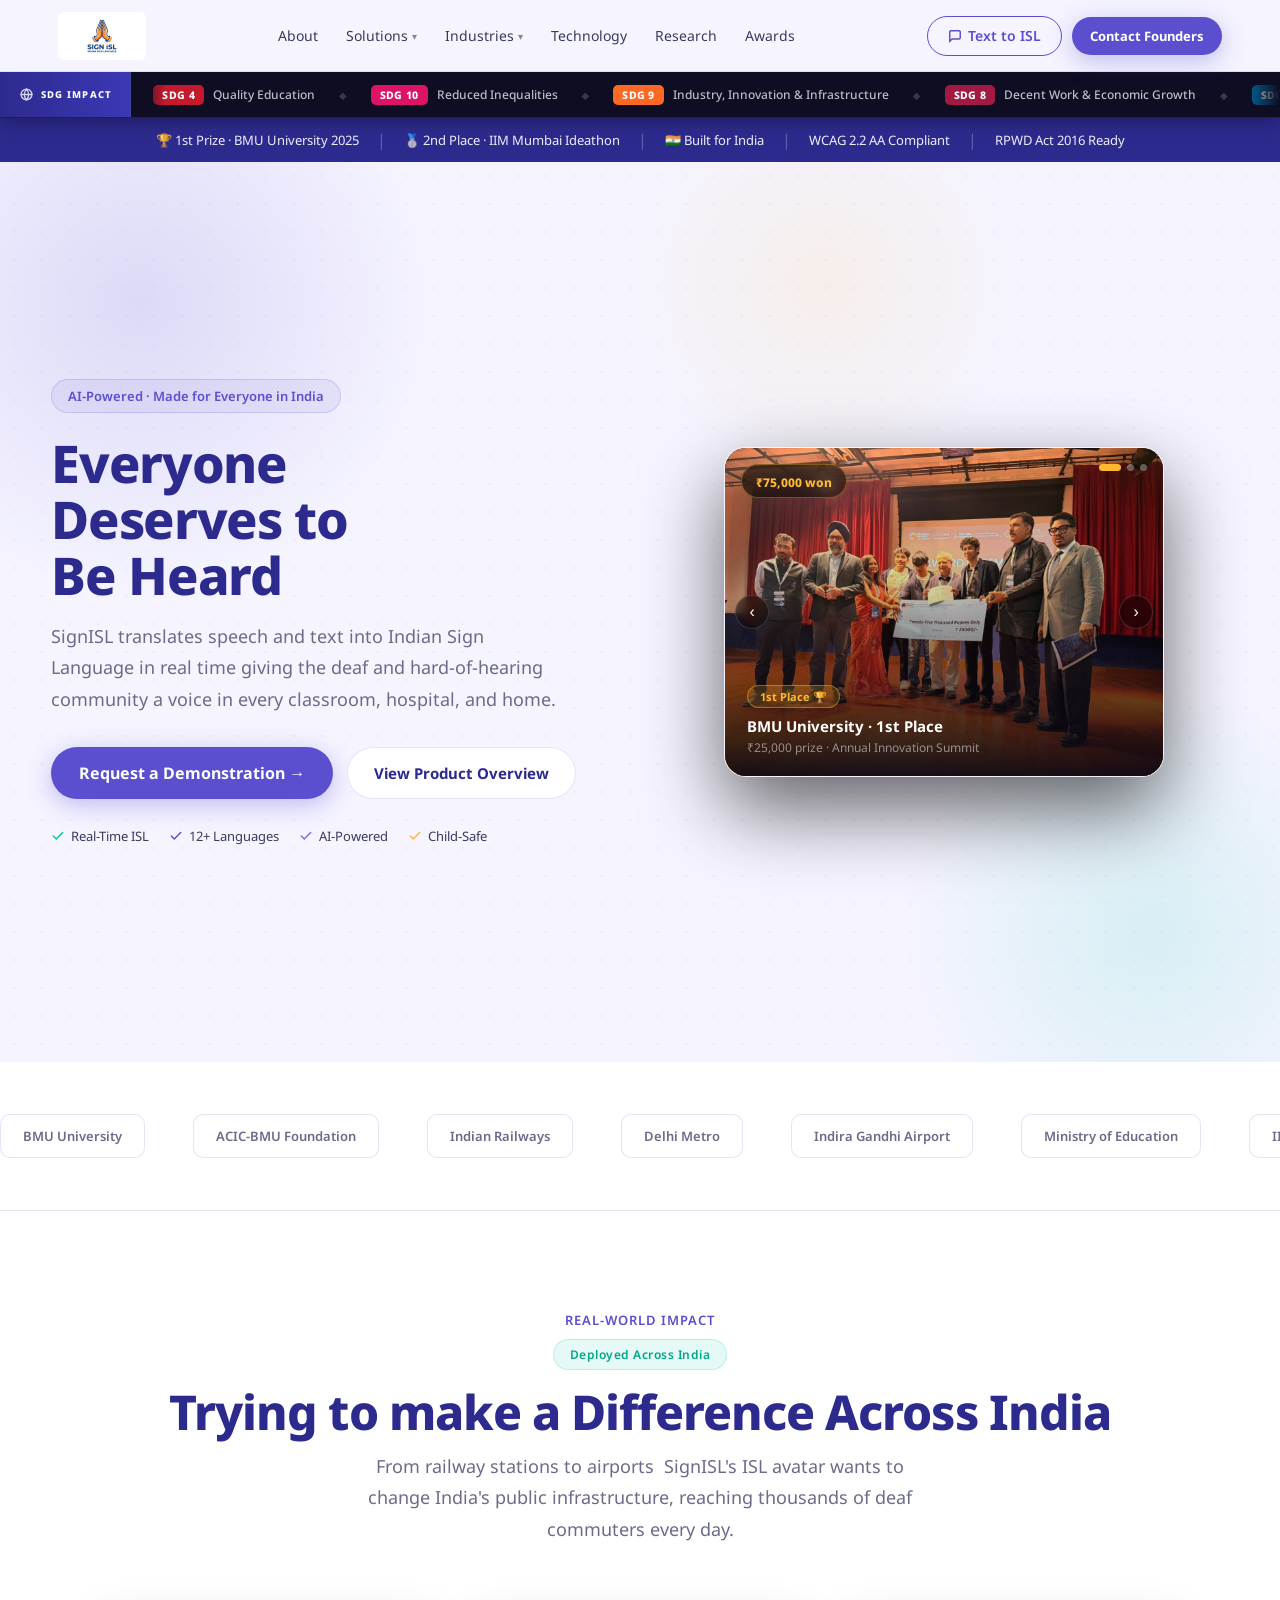
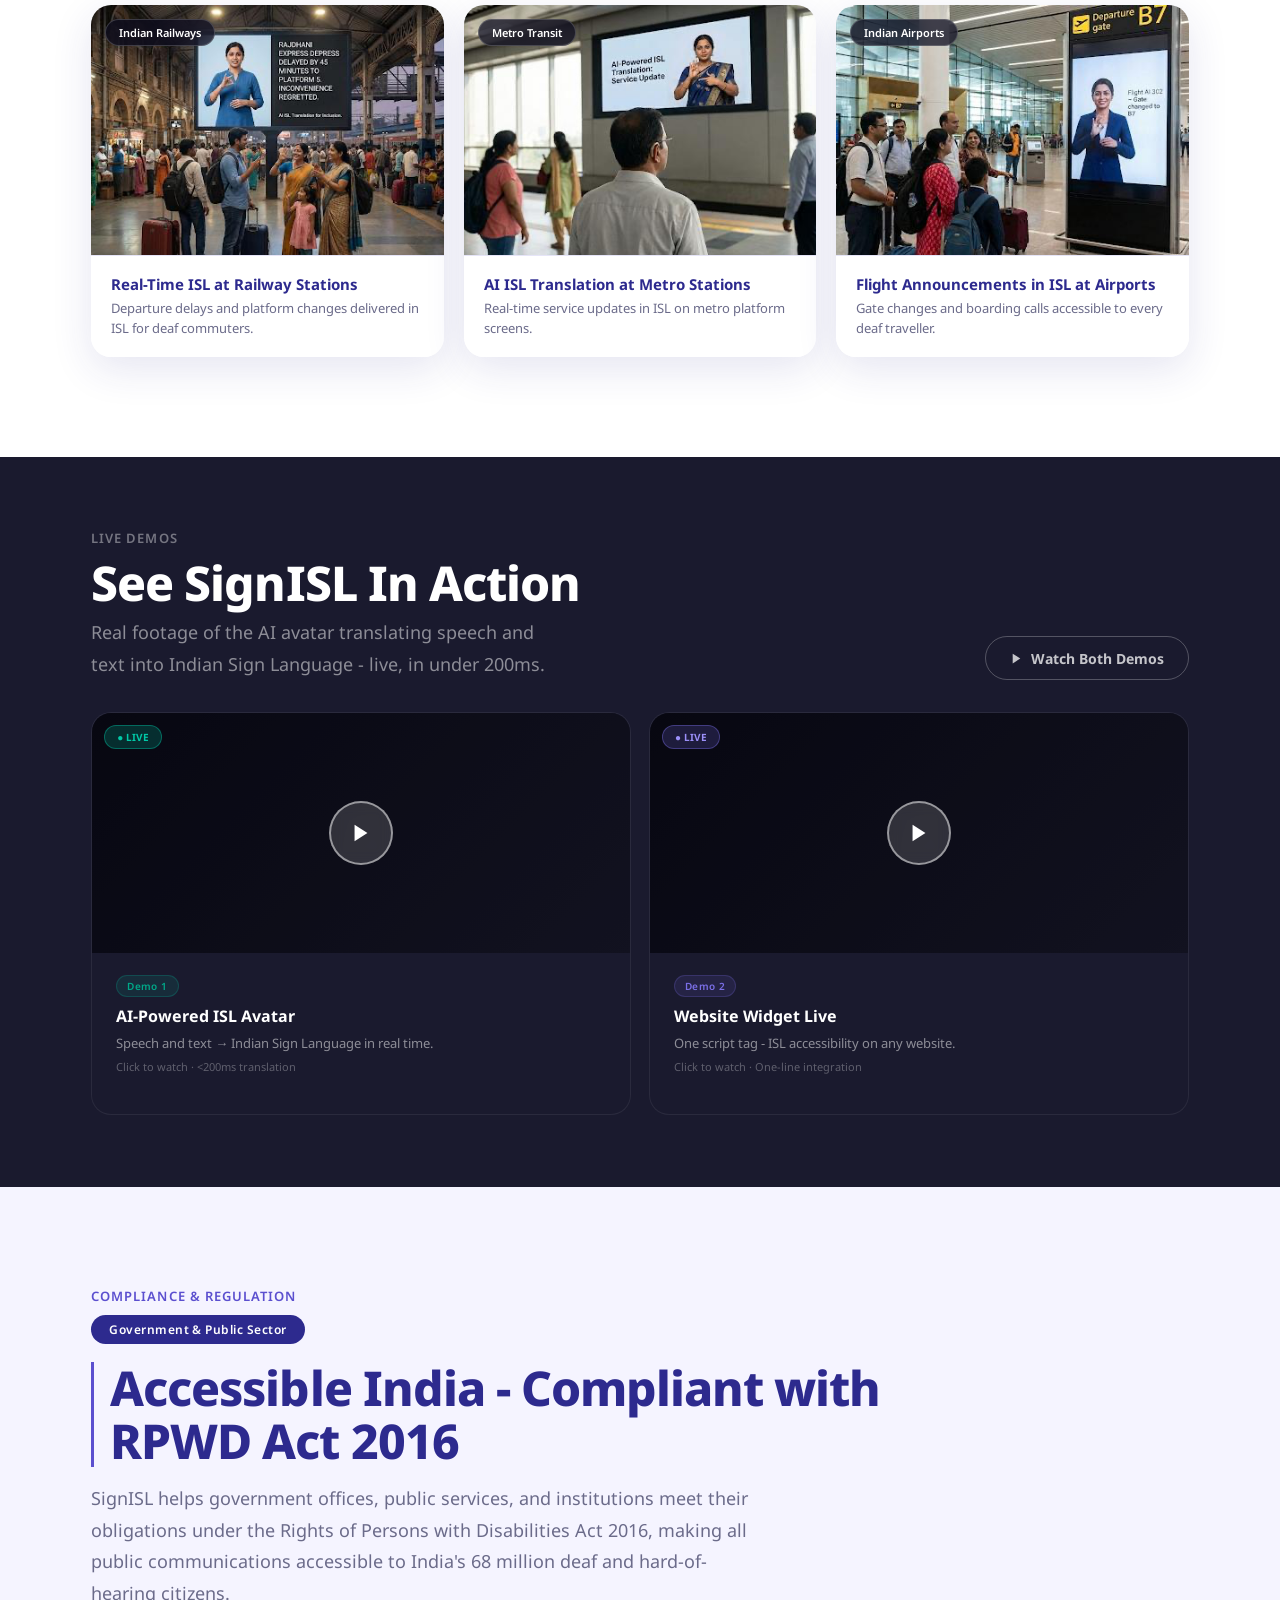
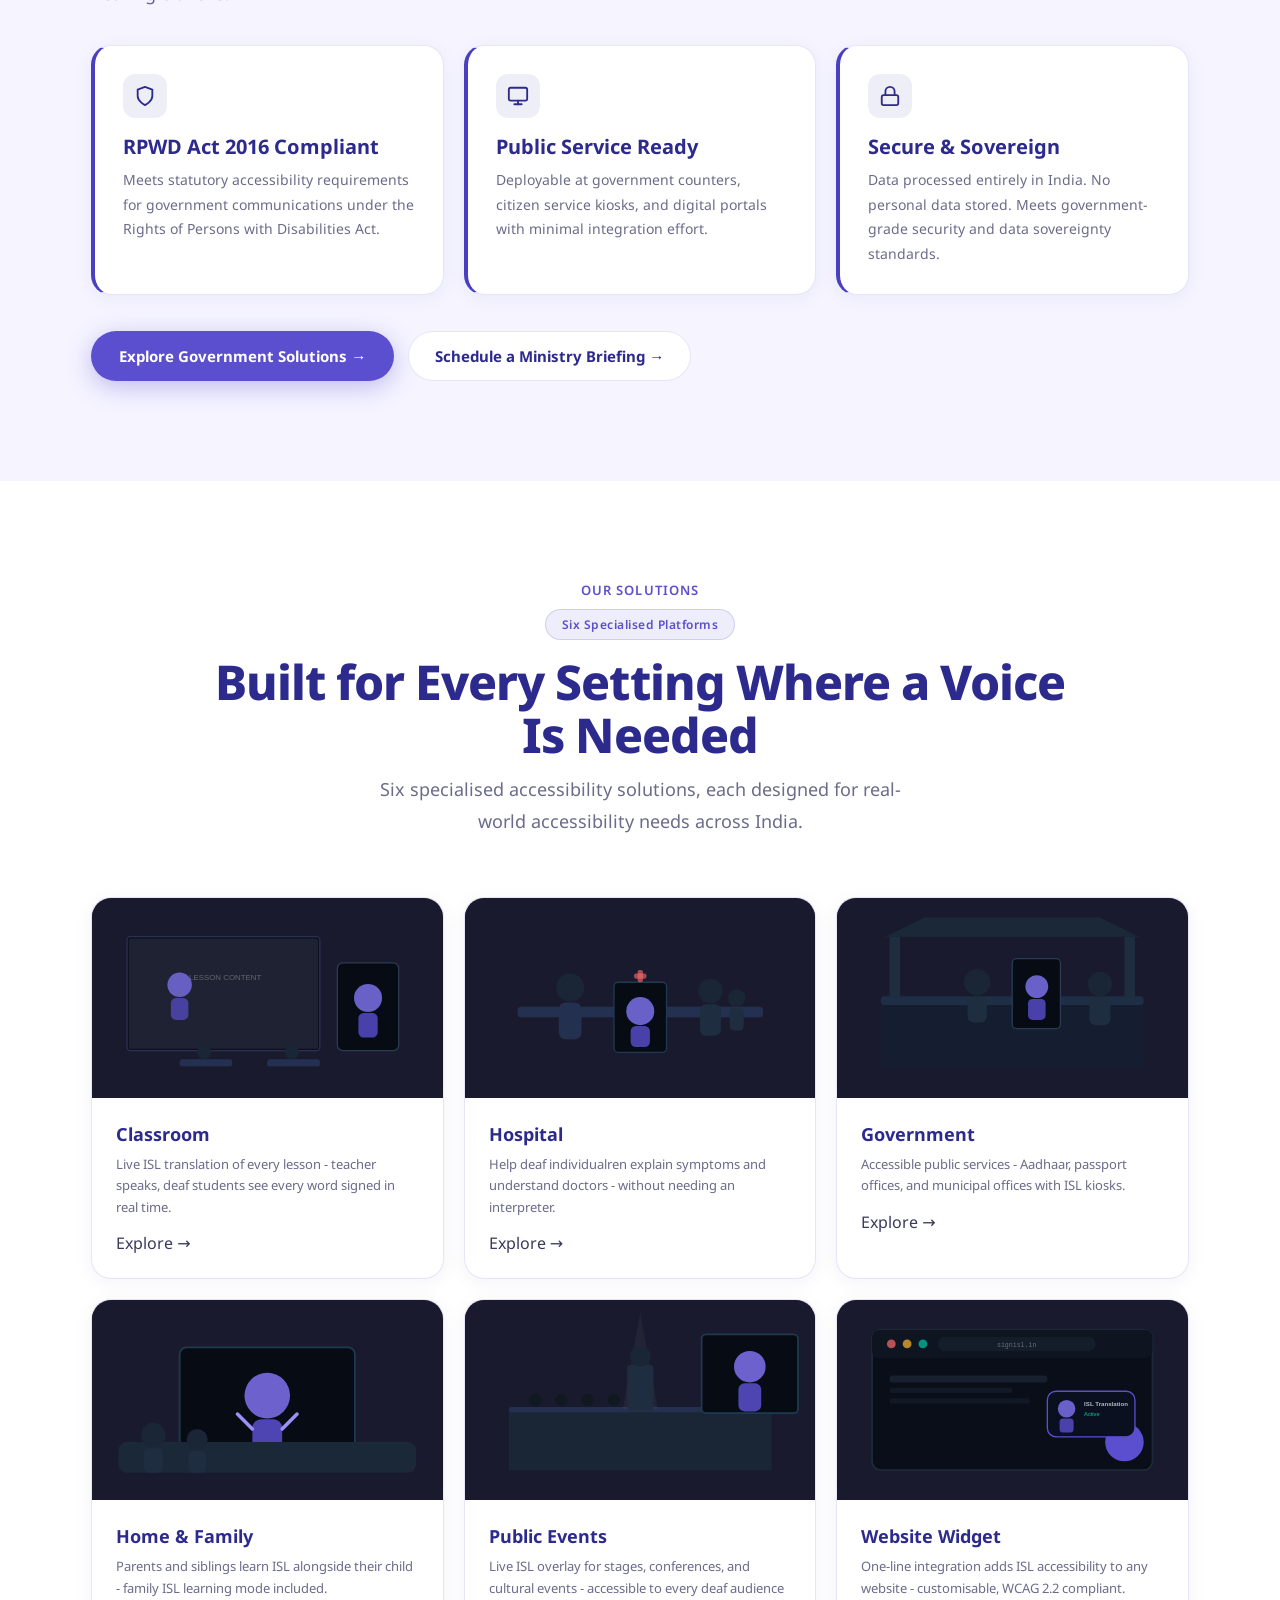
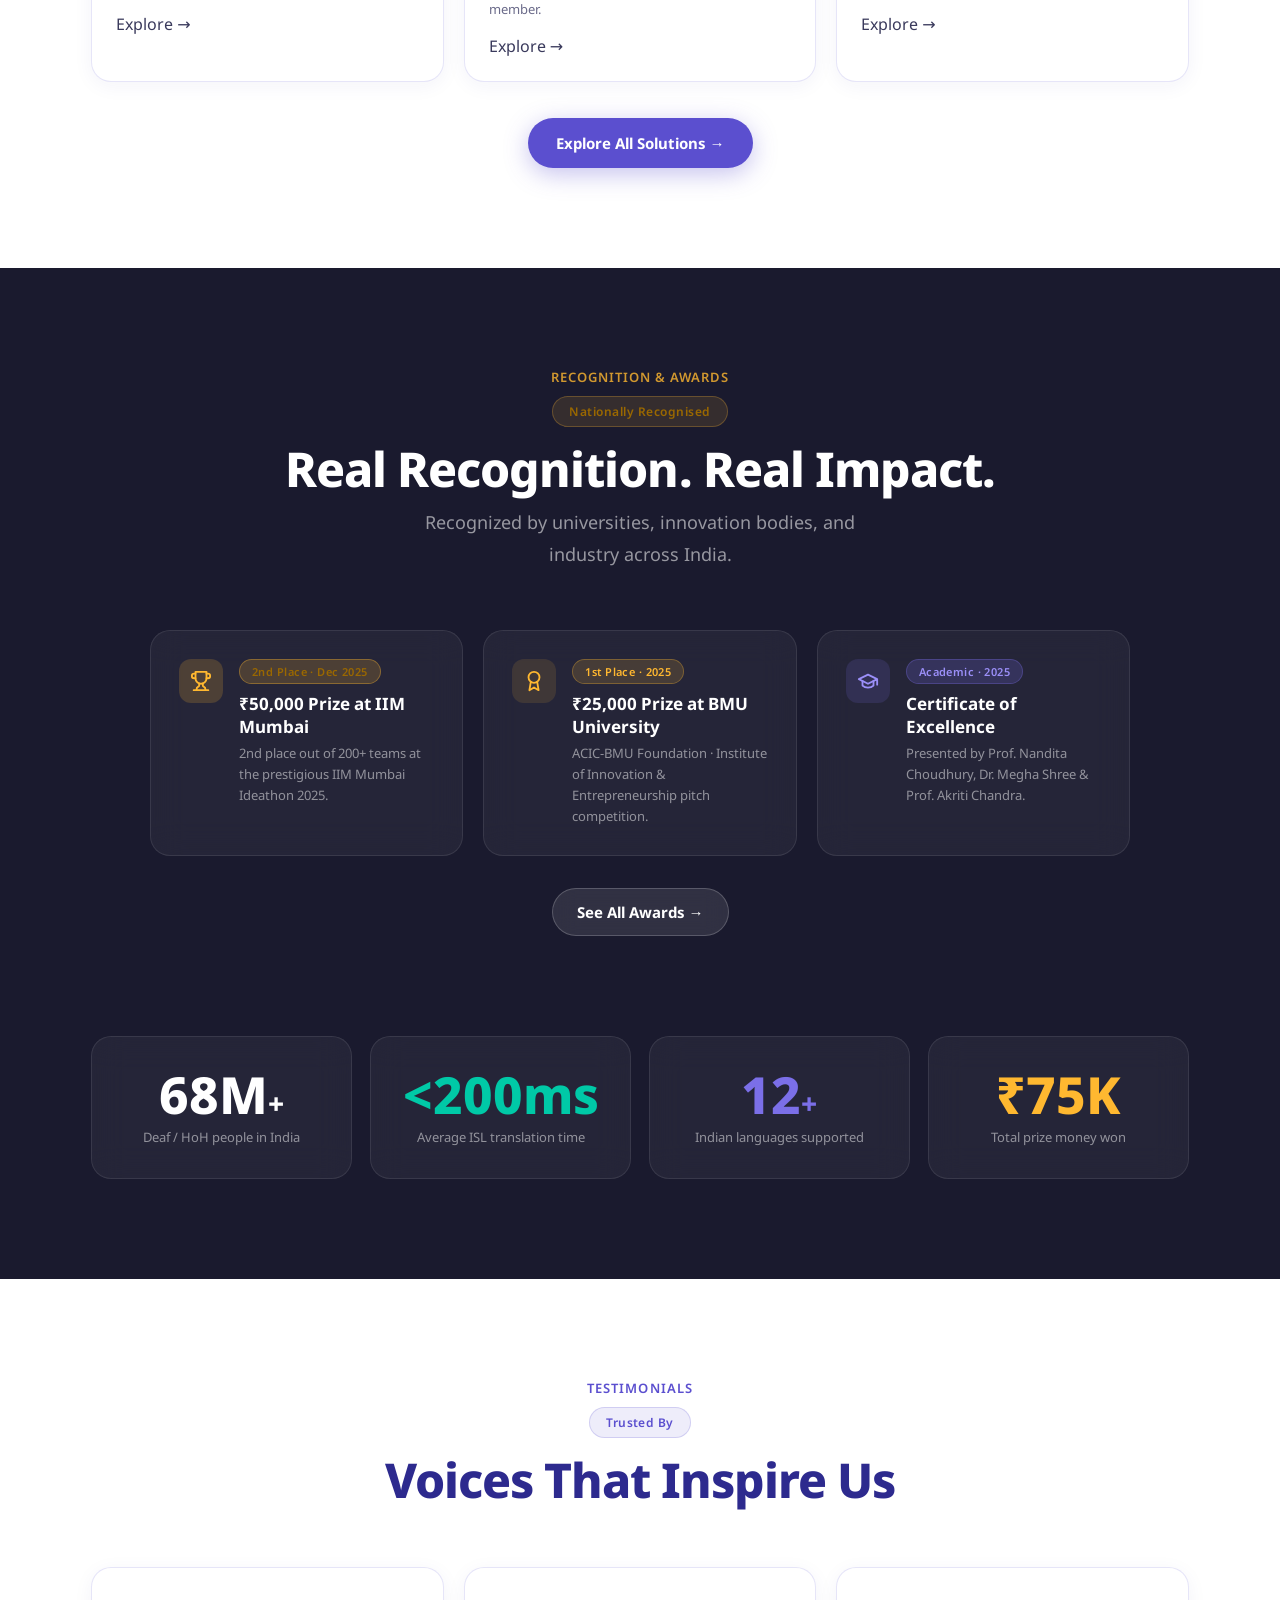
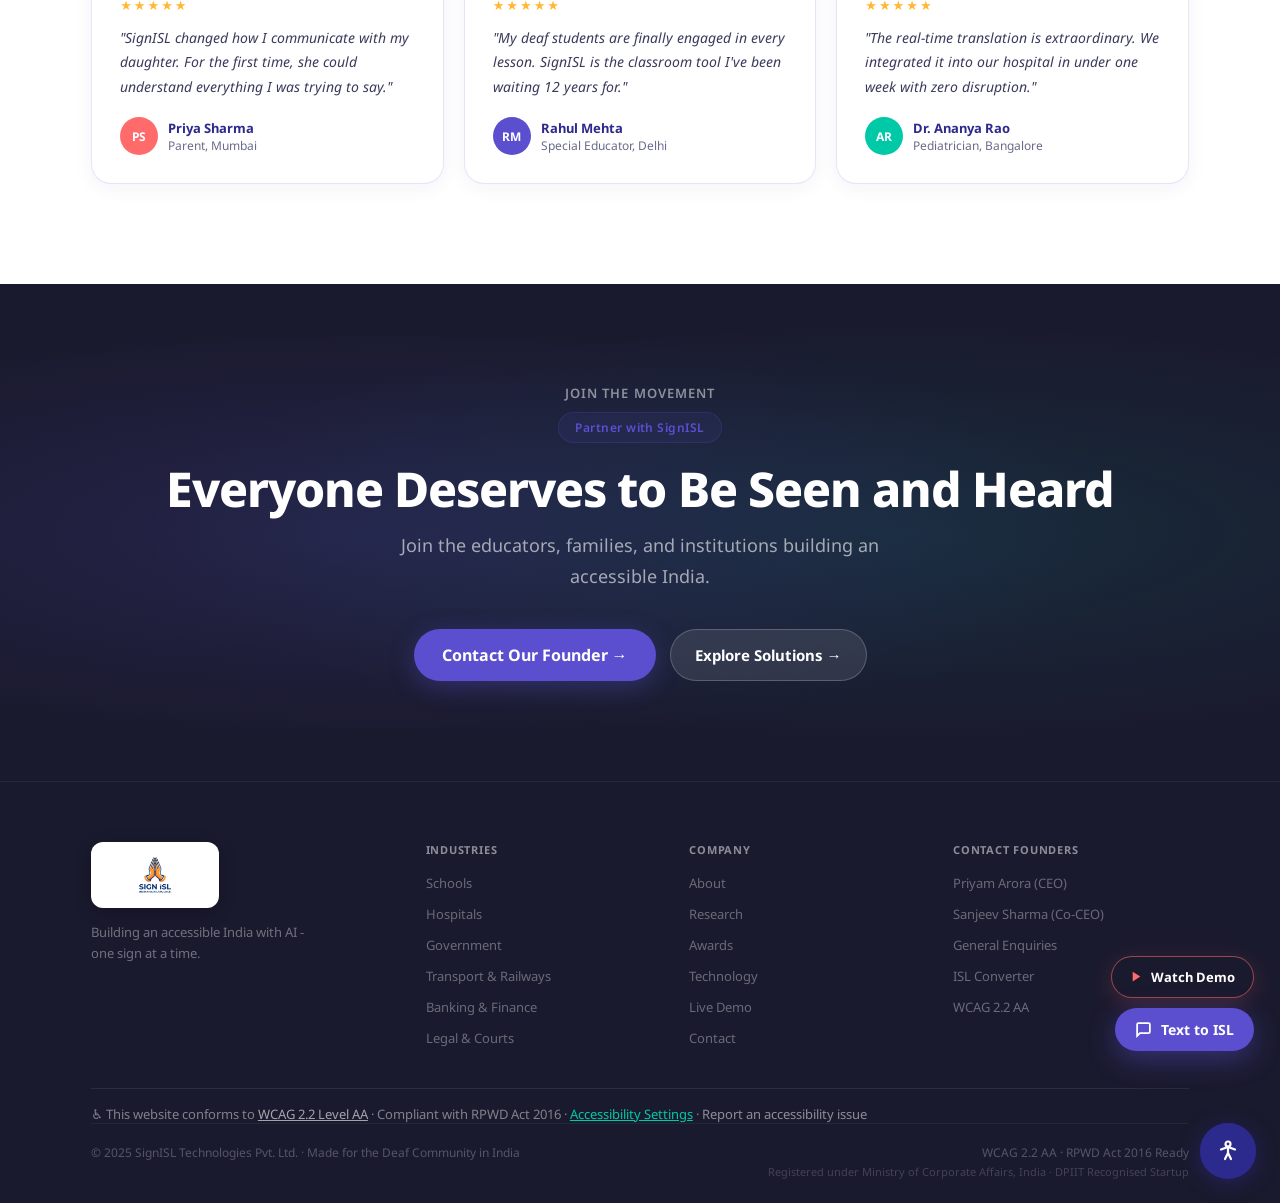
==== index.html @ b47b0fbf "Initial commit - SignISL website fully working" ====
<!DOCTYPE html>
<!-- @dsCard group="UI Kit — Website" name="SignISL Website" subtitle="16-section marketing website — hero, awards, demo, tech, CTA, footer" viewport="1280x900" -->
<html lang="en">
<head>
<meta charset="UTF-8"><meta name="viewport" content="width=device-width,initial-scale=1">
<title>SignISL - AI-Powered Indian Sign Language for Everyone</title>
<link rel="preconnect" href="https://fonts.googleapis.com">
<link rel="preconnect" href="https://fonts.gstatic.com" crossorigin>
<link href="https://fonts.googleapis.com/css2?family=Noto+Sans:wght@400;500;600;700;800&display=swap" rel="stylesheet">
<link rel="stylesheet" href="shared.css">
</head>
<body>
<div id="nav-root"></div>

<main>

<!-- ═══ CREDIBILITY BAR ═══ -->
<div class="cred-bar">
  <span>🏆 1st Prize · BMU University 2025</span>
  <span class="sep">|</span>
  <span>🥈 2nd Place · IIM Mumbai Ideathon</span>
  <span class="sep">|</span>
  <span>🇮🇳 Built for India</span>
  <span class="sep">|</span>
  <span>WCAG 2.2 AA Compliant</span>
  <span class="sep">|</span>
  <span>RPWD Act 2016 Ready</span>
</div>

<!-- ═══ HERO ═══ -->
<section class="hero">
  <div class="hero-orb orb1"></div><div class="hero-orb orb2"></div><div class="hero-orb orb3"></div>
  <div class="hero-dots"></div>

  <div class="hero-inner">
    <div class="hero-2col">
      <div>
        <div class="hero-badge">AI-Powered · Made for Everyone in India</div>
        <h1 class="h1" style="margin-bottom:18px;font-size:clamp(36px,5vw,52px);">Everyone<br>Deserves to<br>Be Heard</h1>
        <p class="sub" style="max-width:510px;margin-bottom:32px;line-height:1.75;">SignISL translates speech and text into Indian Sign Language in real time giving the deaf and hard-of-hearing community a voice in every classroom, hospital, and home.</p>
        <div class="flex-row" style="gap:14px;margin-bottom:28px;">
          <button onclick="openFounderModal()" class="btn btn-v" style="height:52px;font-size:16px;">Request a Demonstration →</button>
          <a href="demo.html" class="btn btn-w" style="height:52px;font-size:15px;">View Product Overview</a>
        </div>
        <div class="trust-row">
          <span class="trust-item">
            <svg width="14" height="14" viewBox="0 0 24 24" fill="none" stroke="#00C9A7" stroke-width="2.5" stroke-linecap="round"><polyline points="20 6 9 17 4 12"/></svg>
            Real-Time ISL
          </span>
          <span class="trust-item">
            <svg width="14" height="14" viewBox="0 0 24 24" fill="none" stroke="#5B4FCF" stroke-width="2.5" stroke-linecap="round"><polyline points="20 6 9 17 4 12"/></svg>
            12+ Languages
          </span>
          <span class="trust-item">
            <svg width="14" height="14" viewBox="0 0 24 24" fill="none" stroke="#7B6FE8" stroke-width="2.5" stroke-linecap="round"><polyline points="20 6 9 17 4 12"/></svg>
            AI-Powered
          </span>
          <span class="trust-item">
            <svg width="14" height="14" viewBox="0 0 24 24" fill="none" stroke="#FFB830" stroke-width="2.5" stroke-linecap="round"><polyline points="20 6 9 17 4 12"/></svg>
            Child-Safe
          </span>
        </div>
      </div>
      <!-- Award Photo Slideshow -->
      <div id="hero-slides" style="position:relative;width:100%;max-width:440px;border-radius:22px;overflow:hidden;box-shadow:0 32px 80px rgba(0,0,0,.6);border:1.5px solid rgba(255,255,255,.1);">

        <!-- Slide 1: BMU -->
        <div class="hslide hslide-active" data-label="BMU University · 1st Place" data-sub="₹25,000 prize · Annual Innovation Summit" data-color="#FFB830" data-badge="1st Place 🏆">
          <img src="award-bmu.png" alt="BMU University ₹25,000 prize" style="width:100%;height:auto;max-height:420px;object-fit:contain;background:#000;display:block;">
        </div>

        <!-- Slide 2: IIM Mumbai -->
        <div class="hslide" data-label="IIM Mumbai Ideathon · 2nd Place" data-sub="₹50,000 prize · 200+ teams" data-color="#FFB830" data-badge="2nd Place">
          <img src="award-iim-mumbai.png" alt="IIM Mumbai ₹50,000 prize" style="width:100%;height:auto;max-height:420px;object-fit:contain;background:#000;display:block;">
        </div>

        <!-- Slide 3: Certificate -->
        <div class="hslide" data-label="Certificate of Excellence · BML Munjal" data-sub="Academic recognition · 2025" data-color="#9B8FF8" data-badge="Academic Award">
          <img src="award-certificate.png" alt="Certificate of Excellence" style="width:100%;height:auto;max-height:420px;object-fit:contain;background:#000;display:block;">
        </div>

        <!-- Gradient overlay + caption -->
        <div style="position:absolute;inset:0;background:linear-gradient(to top,rgba(10,8,20,.95) 0%,rgba(10,8,20,.2) 55%,transparent 100%);pointer-events:none;"></div>

        <!-- Caption -->
        <div style="position:absolute;bottom:0;left:0;right:0;padding:20px 22px;">
          <div id="hslide-badge" style="display:inline-block;background:rgba(255,184,48,.18);border:1px solid rgba(255,184,48,.4);border-radius:999px;padding:3px 12px;font-family:var(--fn);font-size:11px;font-weight:700;color:#FFB830;margin-bottom:8px;">1st Place 🏆</div>
          <div id="hslide-label" style="font-family:var(--fn);font-size:15px;font-weight:700;color:#fff;margin-bottom:3px;">BMU University · 1st Place</div>
          <div id="hslide-sub" style="font-family:var(--fb);font-size:12px;color:rgba(255,255,255,.5);">₹25,000 prize · Annual Innovation Summit</div>
        </div>

        <!-- Dot indicators -->
        <div style="position:absolute;top:16px;right:16px;display:flex;gap:6px;">
          <div class="hsdot hsdot-active" onclick="heroGoTo(0)"></div>
          <div class="hsdot" onclick="heroGoTo(1)"></div>
          <div class="hsdot" onclick="heroGoTo(2)"></div>
        </div>

        <!-- Nav arrows -->
        <button onclick="heroStep(-1)" style="position:absolute;left:10px;top:50%;transform:translateY(-50%);background:rgba(0,0,0,.45);border:1px solid rgba(255,255,255,.15);color:#fff;width:34px;height:34px;border-radius:50%;font-size:16px;cursor:pointer;display:flex;align-items:center;justify-content:center;backdrop-filter:blur(6px);transition:background .2s;" onmouseover="this.style.background='rgba(0,0,0,.7)'" onmouseout="this.style.background='rgba(0,0,0,.45)'">‹</button>
        <button onclick="heroStep(1)"  style="position:absolute;right:10px;top:50%;transform:translateY(-50%);background:rgba(0,0,0,.45);border:1px solid rgba(255,255,255,.15);color:#fff;width:34px;height:34px;border-radius:50%;font-size:16px;cursor:pointer;display:flex;align-items:center;justify-content:center;backdrop-filter:blur(6px);transition:background .2s;" onmouseover="this.style.background='rgba(0,0,0,.7)'" onmouseout="this.style.background='rgba(0,0,0,.45)'">›</button>

        <!-- Prize pill -->
        <div style="position:absolute;top:16px;left:16px;background:rgba(0,0,0,.55);border:1px solid rgba(255,184,48,.35);border-radius:999px;padding:5px 14px;backdrop-filter:blur(10px);">
          <span style="font-family:var(--fn);font-size:12px;font-weight:800;color:#FFB830;">₹75,000 won</span>
        </div>

      </div>

      <style>
        .hslide { display:none; }
        .hslide-active { display:block; animation:hfade .5s ease; }
        @keyframes hfade { from{opacity:0;transform:scale(1.03)} to{opacity:1;transform:scale(1)} }
        .hsdot { width:7px;height:7px;border-radius:50%;background:rgba(255,255,255,.3);cursor:pointer;transition:all .25s; }
        .hsdot-active { background:#FFB830;width:22px;border-radius:4px; }
      </style>
      <script>
        (function(){
          let cur = 0;
          const slides = document.querySelectorAll('.hslide');
          const dots   = document.querySelectorAll('.hsdot');
          const colors = { '#FFB830': 'rgba(255,184,48,.18)', '#9B8FF8': 'rgba(123,111,232,.2)' };
          const borderColors = { '#FFB830': 'rgba(255,184,48,.4)', '#9B8FF8': 'rgba(123,111,232,.3)' };

          window.heroGoTo = function(n) {
            slides[cur].classList.remove('hslide-active');
            dots[cur].classList.remove('hsdot-active');
            cur = (n + slides.length) % slides.length;
            slides[cur].classList.add('hslide-active');
            dots[cur].classList.add('hsdot-active');
            const d = slides[cur].dataset;
            document.getElementById('hslide-label').textContent = d.label;
            document.getElementById('hslide-sub').textContent   = d.sub;
            const badge = document.getElementById('hslide-badge');
            badge.textContent = d.badge;
            badge.style.color = d.color;
            badge.style.background = colors[d.color] || 'rgba(255,184,48,.18)';
            badge.style.borderColor = borderColors[d.color] || 'rgba(255,184,48,.4)';
          };
          window.heroStep = function(dir) { heroGoTo(cur + dir); };

          // Auto-advance every 3.5s
          setInterval(function(){ heroGoTo(cur + 1); }, 3500);
        })();
      </script>
    </div>
  </div>
</section>

<!-- ═══ LOGO STRIP ═══ -->
<section class="section-white" style="padding:32px 0;border-bottom:1px solid var(--cb);">
  <div class="marquee-wrap">
    <div class="marquee-track">
      <span class="logo-chip">BMU University</span><span class="logo-chip">ACIC-BMU Foundation</span>
      <span class="logo-chip">Indian Railways</span><span class="logo-chip">Delhi Metro</span>
      <span class="logo-chip">Indira Gandhi Airport</span><span class="logo-chip">Ministry of Education</span>
      <span class="logo-chip">IIT Research Partner</span><span class="logo-chip">Institute of Innovation &amp; Entrepreneurship</span>
      <span class="logo-chip">BMU University</span><span class="logo-chip">ACIC-BMU Foundation</span>
      <span class="logo-chip">Indian Railways</span><span class="logo-chip">Delhi Metro</span>
      <span class="logo-chip">Indira Gandhi Airport</span><span class="logo-chip">Ministry of Education</span>
      <span class="logo-chip">IIT Research Partner</span><span class="logo-chip">Institute of Innovation &amp; Entrepreneurship</span>
    </div>
  </div>
</section>

<!-- ═══ REAL-WORLD DEPLOYMENT SHOWCASE ═══ -->
<section class="section section-white">
  <div class="wrap">
    <div class="section-head">
      <span class="eyebrow">Real-World Impact</span>
      <span class="badge badge-t" style="margin-bottom:16px;">Deployed Across India</span>
      <h2 class="h2" style="margin-bottom:12px;">Trying to make a Difference Across India</h2>
      <p class="sub" style="max-width:560px;margin:0 auto;">From railway stations to airports  SignISL's ISL avatar wants to change India's public infrastructure, reaching thousands of deaf commuters every day.</p>
    </div>
    <div class="grid-3">

      <!-- Railway Station - Real Photo -->
      <div class="deploy-card">
        <div class="deploy-photo">
          <img src="deploy-railway.png" alt="SignISL at Indian Railway Station - Rajdhani Express delay announcement in ISL">
          <span class="deploy-badge">Indian Railways</span>
        </div>
        <div class="deploy-label">
          <h4>Real-Time ISL at Railway Stations</h4>
          <p>Departure delays and platform changes delivered in ISL for deaf commuters.</p>
        </div>
      </div>

      <!-- Metro Station - Real Photo -->
      <div class="deploy-card">
        <div class="deploy-photo">
          <img src="deploy-metro.png" alt="SignISL AI-Powered ISL Translation at Metro Station">
          <span class="deploy-badge">Metro Transit</span>
        </div>
        <div class="deploy-label">
          <h4>AI ISL Translation at Metro Stations</h4>
          <p>Real-time service updates in ISL on metro platform screens.</p>
        </div>
      </div>

      <!-- Airport - Real Photo -->
      <div class="deploy-card">
        <div class="deploy-photo">
          <img src="deploy-airport.png" alt="SignISL at Airport Departure Gate B7 - Flight AI 302 gate change in ISL">
          <span class="deploy-badge">Indian Airports</span>
        </div>
        <div class="deploy-label">
          <h4>Flight Announcements in ISL at Airports</h4>
          <p>Gate changes and boarding calls accessible to every deaf traveller.</p>
        </div>
      </div>

    </div>
  </div>
</section>

<!-- ═══ SEE IT IN ACTION ═══ -->
<section class="section section-dark" style="padding:72px 0;">
  <div class="wrap">
    <div style="display:flex;align-items:flex-end;justify-content:space-between;flex-wrap:wrap;gap:16px;margin-bottom:32px;">
      <div>
        <span class="eyebrow" style="color:rgba(255,255,255,.4);">Live Demos</span>
        <h2 class="h2 white" style="margin-bottom:8px;">See SignISL In Action</h2>
        <p class="sub" style="color:rgba(255,255,255,.5);max-width:460px;">Real footage of the AI avatar translating speech and text into Indian Sign Language - live, in under 200ms.</p>
      </div>
      <button onclick="openVideoDemo()" style="background:transparent;border:1.5px solid rgba(255,255,255,.25);color:rgba(255,255,255,.75);border-radius:999px;padding:0 24px;height:44px;font-family:var(--fn);font-weight:700;font-size:14px;cursor:pointer;display:inline-flex;align-items:center;gap:8px;white-space:nowrap;transition:all .25s;flex-shrink:0;" onmouseover="this.style.borderColor='rgba(255,255,255,.6)';this.style.color='#fff'" onmouseout="this.style.borderColor='rgba(255,255,255,.25)';this.style.color='rgba(255,255,255,.75)'"><svg width="13" height="13" viewBox="0 0 24 24" fill="currentColor"><polygon points="5 3 19 12 5 21 5 3"/></svg>Watch Both Demos</button>
    </div>

    <div style="display:flex;flex-wrap:wrap;gap:18px;">

      <!-- Video 1 -->
      <div class="video-card" style="flex:1;min-width:min(100%,340px);cursor:pointer;" onclick="openVideoDemo()">
        <div style="background:linear-gradient(135deg,#0A0A18,#1A1A2E);position:relative;min-height:200px;display:flex;align-items:center;justify-content:center;">
          <video style="width:100%;display:block;pointer-events:none;max-height:240px;object-fit:cover;" preload="metadata"><source src="video-demo-1.mp4" type="video/mp4"></video>
          <div style="position:absolute;inset:0;display:flex;align-items:center;justify-content:center;background:rgba(0,0,0,.3);">
            <div style="width:64px;height:64px;border-radius:50%;background:rgba(255,255,255,.15);border:2px solid rgba(255,255,255,.5);display:flex;align-items:center;justify-content:center;backdrop-filter:blur(8px);transition:transform .2s,background .2s;" onmouseover="this.style.background='rgba(91,79,207,.5)';this.style.transform='scale(1.1)'" onmouseout="this.style.background='rgba(255,255,255,.15)';this.style.transform='scale(1)'">
              <svg width="22" height="22" viewBox="0 0 24 24" fill="#fff"><polygon points="5 3 19 12 5 21 5 3"/></svg>
            </div>
          </div>
          <div style="position:absolute;top:12px;left:12px;background:rgba(0,201,167,.2);border:1px solid rgba(0,201,167,.4);border-radius:999px;padding:4px 12px;font-family:var(--fn);font-size:10px;font-weight:700;color:#00C9A7;">● LIVE</div>
        </div>
        <div class="video-body">
          <div style="display:flex;align-items:center;gap:8px;margin-bottom:8px;"><span class="badge badge-t" style="font-size:10px;padding:3px 10px;">Demo 1</span></div>
          <h4>AI-Powered ISL Avatar</h4>
          <p>Speech and text → Indian Sign Language in real time.</p>
          <div class="video-meta">Click to watch · &lt;200ms translation</div>
        </div>
      </div>

      <!-- Video 2 -->
      <div class="video-card" style="flex:1;min-width:min(100%,340px);cursor:pointer;" onclick="openVideoDemo()">
        <div style="background:linear-gradient(135deg,#0A0A18,#1A1A2E);position:relative;min-height:200px;display:flex;align-items:center;justify-content:center;">
          <video style="width:100%;display:block;pointer-events:none;max-height:240px;object-fit:cover;" preload="metadata"><source src="video-demo-2.mp4" type="video/mp4"></video>
          <div style="position:absolute;inset:0;display:flex;align-items:center;justify-content:center;background:rgba(0,0,0,.3);">
            <div style="width:64px;height:64px;border-radius:50%;background:rgba(255,255,255,.15);border:2px solid rgba(255,255,255,.5);display:flex;align-items:center;justify-content:center;backdrop-filter:blur(8px);transition:transform .2s,background .2s;" onmouseover="this.style.background='rgba(123,111,232,.5)';this.style.transform='scale(1.1)'" onmouseout="this.style.background='rgba(255,255,255,.15)';this.style.transform='scale(1)'">
              <svg width="22" height="22" viewBox="0 0 24 24" fill="#fff"><polygon points="5 3 19 12 5 21 5 3"/></svg>
            </div>
          </div>
          <div style="position:absolute;top:12px;left:12px;background:rgba(123,111,232,.2);border:1px solid rgba(123,111,232,.4);border-radius:999px;padding:4px 12px;font-family:var(--fn);font-size:10px;font-weight:700;color:#9B8FF8;">● LIVE</div>
        </div>
        <div class="video-body">
          <div style="display:flex;align-items:center;gap:8px;margin-bottom:8px;"><span class="badge badge-p" style="font-size:10px;padding:3px 10px;">Demo 2</span></div>
          <h4>Website Widget Live</h4>
          <p>One script tag - ISL accessibility on any website.</p>
          <div class="video-meta">Click to watch · One-line integration</div>
        </div>
      </div>

    </div>
  </div>
</section>

<!-- ═══ GOVERNMENT & PUBLIC SECTOR ═══ -->
<section class="section section-bg">
  <div class="wrap">
    <div style="max-width:820px;">
      <span class="eyebrow">Compliance &amp; Regulation</span>
      <div style="display:inline-flex;align-items:center;background:#2D2A8E;color:#fff;padding:6px 18px;border-radius:999px;font-family:var(--fn);font-size:12px;font-weight:600;letter-spacing:.04em;margin-bottom:18px;">Government &amp; Public Sector</div>
      <h2 class="h2 formal-border" style="margin-bottom:16px;">Accessible India - Compliant with RPWD Act 2016</h2>
      <p class="sub" style="max-width:680px;line-height:1.75;">SignISL helps government offices, public services, and institutions meet their obligations under the Rights of Persons with Disabilities Act 2016, making all public communications accessible to India's 68 million deaf and hard-of-hearing citizens.</p>
    </div>
    <div class="grid-3" style="margin-top:36px;gap:20px;">
      <div class="card" style="padding:28px;border-left:4px solid #4A3FBF;">
        <div style="width:44px;height:44px;border-radius:12px;background:rgba(45,42,142,.08);display:flex;align-items:center;justify-content:center;margin-bottom:16px;">
          <svg width="22" height="22" viewBox="0 0 24 24" fill="none" stroke="#2D2A8E" stroke-width="2" stroke-linecap="round" stroke-linejoin="round"><path d="M12 22s8-4 8-10V5l-8-3-8 3v7c0 6 8 10 8 10z"/></svg>
        </div>
        <h3 class="h3" style="margin-bottom:8px;">RPWD Act 2016 Compliant</h3>
        <p style="font-family:var(--fb);font-size:14px;color:var(--mu);line-height:1.75;">Meets statutory accessibility requirements for government communications under the Rights of Persons with Disabilities Act.</p>
      </div>
      <div class="card" style="padding:28px;border-left:4px solid #4A3FBF;">
        <div style="width:44px;height:44px;border-radius:12px;background:rgba(45,42,142,.08);display:flex;align-items:center;justify-content:center;margin-bottom:16px;">
          <svg width="22" height="22" viewBox="0 0 24 24" fill="none" stroke="#2D2A8E" stroke-width="2" stroke-linecap="round" stroke-linejoin="round"><rect x="2" y="3" width="20" height="14" rx="2"/><line x1="8" y1="21" x2="16" y2="21"/><line x1="12" y1="17" x2="12" y2="21"/></svg>
        </div>
        <h3 class="h3" style="margin-bottom:8px;">Public Service Ready</h3>
        <p style="font-family:var(--fb);font-size:14px;color:var(--mu);line-height:1.75;">Deployable at government counters, citizen service kiosks, and digital portals with minimal integration effort.</p>
      </div>
      <div class="card" style="padding:28px;border-left:4px solid #4A3FBF;">
        <div style="width:44px;height:44px;border-radius:12px;background:rgba(45,42,142,.08);display:flex;align-items:center;justify-content:center;margin-bottom:16px;">
          <svg width="22" height="22" viewBox="0 0 24 24" fill="none" stroke="#2D2A8E" stroke-width="2" stroke-linecap="round" stroke-linejoin="round"><rect x="3" y="11" width="18" height="11" rx="2"/><path d="M7 11V7a5 5 0 0 1 10 0v4"/></svg>
        </div>
        <h3 class="h3" style="margin-bottom:8px;">Secure &amp; Sovereign</h3>
        <p style="font-family:var(--fb);font-size:14px;color:var(--mu);line-height:1.75;">Data processed entirely in India. No personal data stored. Meets government-grade security and data sovereignty standards.</p>
      </div>
    </div>
    <div class="flex-row" style="gap:14px;margin-top:36px;">
      <a href="government.html" class="btn btn-v">Explore Government Solutions →</a>
      <button onclick="openFounderModal()" class="btn btn-w">Schedule a Ministry Briefing →</button>
    </div>
  </div>
</section>

<!-- ═══ SOLUTIONS GRID ═══ -->
<section class="section section-white">
  <div class="wrap">
    <div class="section-head">
      <span class="eyebrow">Our Solutions</span>
      <span class="badge badge-v" style="margin-bottom:16px;">Six Specialised Platforms</span>
      <h2 class="h2" style="margin-bottom:12px;">Built for Every Setting Where a Voice Is Needed</h2>
      <p class="sub" style="max-width:540px;margin:0 auto;">Six specialised accessibility solutions, each designed for real-world accessibility needs across India.</p>
    </div>
    <div class="grid-3">
      <a href="classroom.html" class="card sol-card" style="text-decoration:none;">
        <div class="sol-img"><svg viewBox="0 0 400 200" xmlns="http://www.w3.org/2000/svg"><rect width="400" height="200" fill="#1A1A2E"/><rect x="40" y="30" width="220" height="130" rx="4" fill="#0D1020" stroke="#2A3050" stroke-width="1.5"/><rect x="42" y="32" width="216" height="126" rx="3" fill="#EAE8FF" opacity=".08"/><text x="152" y="80" text-anchor="middle" fill="rgba(255,255,255,0.3)" font-size="9" font-family="sans-serif">LESSON CONTENT</text><circle cx="100" cy="85" r="14" fill="#7B6FE8" opacity=".8"/><rect x="90" y="100" width="20" height="25" rx="6" fill="#5B4FCF" opacity=".7"/><rect x="280" y="60" width="70" height="100" rx="6" fill="#070C14" stroke="#2A3A50" stroke-width="1.5"/><circle cx="315" cy="100" r="16" fill="#7B6FE8" opacity=".85"/><rect x="304" y="117" width="22" height="28" rx="6" fill="#5B4FCF" opacity=".8"/><rect x="100" y="170" width="60" height="8" rx="3" fill="#243050"/><rect x="200" y="170" width="60" height="8" rx="3" fill="#243050"/><circle cx="128" cy="162" r="8" fill="#1A2535"/><circle cx="228" cy="162" r="8" fill="#1A2535"/></svg></div>
        <div class="sol-body"><h3>Classroom</h3><p>Live ISL translation of every lesson - teacher speaks, deaf students see every word signed in real time.</p><span>Explore →</span></div>
      </a>
      <a href="hospital.html" class="card sol-card" style="text-decoration:none;">
        <div class="sol-img"><svg viewBox="0 0 400 200" xmlns="http://www.w3.org/2000/svg"><rect width="400" height="200" fill="#1A1A2E"/><rect x="60" y="110" width="280" height="12" rx="4" fill="#243050"/><circle cx="120" cy="88" r="16" fill="#1A2535"/><rect x="107" y="105" width="26" height="42" rx="8" fill="#243050"/><circle cx="280" cy="92" r="14" fill="#1A2535"/><rect x="268" y="107" width="24" height="36" rx="7" fill="#1E2E40"/><circle cx="310" cy="100" r="10" fill="#1A2535"/><rect x="302" y="111" width="16" height="26" rx="5" fill="#1E2E40"/><rect x="170" y="82" width="60" height="80" rx="5" fill="#070C14" stroke="#1E3A50" stroke-width="1.5"/><circle cx="200" cy="115" r="16" fill="#7B6FE8" opacity=".85"/><rect x="189" y="132" width="22" height="24" rx="6" fill="#5B4FCF" opacity=".8"/><rect x="197" y="68" width="6" height="14" rx="2" fill="#FF6B6B" opacity=".6"/><rect x="193" y="72" width="14" height="6" rx="2" fill="#FF6B6B" opacity=".6"/></svg></div>
        <div class="sol-body"><h3>Hospital</h3><p>Help deaf individualren explain symptoms and understand doctors - without needing an interpreter.</p><span>Explore →</span></div>
      </a>
      <a href="government.html" class="card sol-card" style="text-decoration:none;">
        <div class="sol-img"><svg viewBox="0 0 400 200" xmlns="http://www.w3.org/2000/svg"><rect width="400" height="200" fill="#1A1A2E"/><rect x="50" y="100" width="300" height="80" rx="6" fill="#141E30"/><rect x="50" y="98" width="300" height="10" rx="4" fill="#1E2E44"/><circle cx="160" cy="82" r="15" fill="#1A2535"/><rect x="149" y="98" width="22" height="30" rx="7" fill="#1E2E40"/><rect x="200" y="55" width="55" height="80" rx="5" fill="#070C14" stroke="#2A3A50" stroke-width="1.5"/><circle cx="228" cy="87" r="13" fill="#7B6FE8" opacity=".85"/><rect x="218" y="101" width="20" height="24" rx="5" fill="#5B4FCF" opacity=".8"/><circle cx="300" cy="84" r="14" fill="#1A2535"/><rect x="288" y="99" width="24" height="32" rx="7" fill="#1E2E40"/><rect x="60" y="30" width="12" height="70" fill="#1E2E40"/><rect x="328" y="30" width="12" height="70" fill="#1E2E40"/><polygon points="55,30 345,30 300,8 100,8" fill="#1A2838"/></svg></div>
        <div class="sol-body"><h3>Government</h3><p>Accessible public services - Aadhaar, passport offices, and municipal offices with ISL kiosks.</p><span>Explore →</span></div>
      </a>
      <a href="home-family.html" class="card sol-card" style="text-decoration:none;">
        <div class="sol-img"><svg viewBox="0 0 400 200" xmlns="http://www.w3.org/2000/svg"><rect width="400" height="200" fill="#1A1A2E"/><rect x="100" y="40" width="200" height="125" rx="8" fill="#070C14" stroke="#1E3A50" stroke-width="2"/><rect x="185" y="165" width="30" height="8" rx="3" fill="#1E2E40"/><rect x="170" y="172" width="60" height="5" rx="2" fill="#243050"/><circle cx="200" cy="95" r="26" fill="#7B6FE8" opacity=".88"/><rect x="183" y="122" width="34" height="38" rx="10" fill="#5B4FCF" opacity=".85"/><line x1="183" y1="133" x2="166" y2="116" stroke="#9B8FF8" stroke-width="4" stroke-linecap="round"/><line x1="217" y1="133" x2="234" y2="116" stroke="#9B8FF8" stroke-width="4" stroke-linecap="round"/><rect x="30" y="148" width="340" height="35" rx="10" fill="#1A2838"/><circle cx="70" cy="140" r="14" fill="#1A2535"/><rect x="59" y="155" width="22" height="28" rx="7" fill="#1E2E40"/><circle cx="120" cy="145" r="12" fill="#1A2535"/><rect x="110" y="158" width="20" height="25" rx="6" fill="#1E2E40"/></svg></div>
        <div class="sol-body"><h3>Home &amp; Family</h3><p>Parents and siblings learn ISL alongside their child - family ISL learning mode included.</p><span>Explore →</span></div>
      </a>
      <a href="events.html" class="card sol-card" style="text-decoration:none;">
        <div class="sol-img"><svg viewBox="0 0 400 200" xmlns="http://www.w3.org/2000/svg"><rect width="400" height="200" fill="#1A1A2E"/><rect x="50" y="110" width="300" height="70" fill="#1A2535"/><rect x="50" y="108" width="300" height="6" rx="3" fill="#243050"/><polygon points="200,0 180,110 220,110" fill="rgba(255,255,255,0.04)"/><rect x="185" y="60" width="30" height="52" rx="4" fill="#1E2E40"/><circle cx="200" cy="50" r="12" fill="#1A2535"/><rect x="270" y="25" width="110" height="90" rx="5" fill="#070C14" stroke="#1E3A50" stroke-width="2"/><circle cx="325" cy="62" r="18" fill="#7B6FE8" opacity=".88"/><rect x="312" y="81" width="26" height="32" rx="7" fill="#5B4FCF" opacity=".85"/><circle cx="80" cy="100" r="7" fill="#101820"/><circle cx="110" cy="100" r="7" fill="#101820"/><circle cx="140" cy="100" r="7" fill="#101820"/><circle cx="170" cy="100" r="7" fill="#101820"/></svg></div>
        <div class="sol-body"><h3>Public Events</h3><p>Live ISL overlay for stages, conferences, and cultural events - accessible to every deaf audience member.</p><span>Explore →</span></div>
      </a>
      <a href="widget.html" class="card sol-card" style="text-decoration:none;">
        <div class="sol-img"><svg viewBox="0 0 400 200" xmlns="http://www.w3.org/2000/svg"><rect width="400" height="200" fill="#1A1A2E"/><rect x="40" y="20" width="320" height="160" rx="10" fill="#0A0E18" stroke="#1E2A3A" stroke-width="2"/><rect x="40" y="20" width="320" height="32" rx="8" fill="#0F1520"/><circle cx="62" cy="36" r="5" fill="#FF6B6B" opacity=".7"/><circle cx="80" cy="36" r="5" fill="#FFB830" opacity=".7"/><circle cx="98" cy="36" r="5" fill="#00C9A7" opacity=".7"/><rect x="115" y="28" width="180" height="16" rx="8" fill="#141E2A"/><text x="205" y="40" text-anchor="middle" fill="rgba(255,255,255,0.35)" font-size="7.5" font-family="monospace">signisl.in</text><rect x="60" y="72" width="180" height="8" rx="3" fill="#1A2535" opacity=".8"/><rect x="60" y="86" width="140" height="6" rx="3" fill="#1A2535" opacity=".5"/><rect x="60" y="98" width="160" height="6" rx="3" fill="#1A2535" opacity=".5"/><circle cx="328" cy="148" r="22" fill="#5B4FCF"/><rect x="240" y="90" width="100" height="52" rx="10" fill="#0A1020" stroke="#5B4FCF" stroke-width="1.5"/><circle cx="262" cy="110" r="10" fill="#7B6FE8" opacity=".85"/><rect x="254" y="121" width="16" height="16" rx="4" fill="#5B4FCF" opacity=".8"/><text x="282" y="107" fill="rgba(255,255,255,0.7)" font-size="7" font-family="sans-serif" font-weight="bold">ISL Translation</text><text x="282" y="118" fill="#00C9A7" font-size="6.5" font-family="sans-serif">Active</text></svg></div>
        <div class="sol-body"><h3>Website Widget</h3><p>One-line integration adds ISL accessibility to any website - customisable, WCAG 2.2 compliant.</p><span>Explore →</span></div>
      </a>
    </div>
    <div style="text-align:center;margin-top:36px;">
      <a href="solutions.html" class="btn btn-v">Explore All Solutions →</a>
    </div>
  </div>
</section>

<!-- ═══ AWARDS TEASER ═══ -->
<section class="section section-dark">
  <div class="wrap">
    <div class="section-head">
      <span class="eyebrow" style="color:rgba(255,184,48,.8);">Recognition &amp; Awards</span>
      <span class="badge badge-a" style="margin-bottom:16px;">Nationally Recognised</span>
      <h2 class="h2 white" style="margin-bottom:12px;">Real Recognition. Real Impact.</h2>
      <p class="sub" style="color:rgba(255,255,255,.55);max-width:500px;margin:0 auto;">Recognized by universities, innovation bodies, and industry across India.</p>
    </div>
    <div class="grid-3" style="max-width:980px;margin:0 auto;">
      <div class="glass" style="padding:28px;display:flex;align-items:flex-start;gap:16px;">
        <div style="width:44px;height:44px;border-radius:12px;background:rgba(255,184,48,.18);display:flex;align-items:center;justify-content:center;flex-shrink:0;">
          <svg width="22" height="22" viewBox="0 0 24 24" fill="none" stroke="#FFB830" stroke-width="2" stroke-linecap="round" stroke-linejoin="round"><path d="M6 9H4.5a2.5 2.5 0 0 1 0-5H6"/><path d="M18 9h1.5a2.5 2.5 0 0 0 0-5H18"/><path d="M4 22h16"/><path d="M10 14.66V17c0 .55-.47.98-.97 1.21C7.85 18.75 7 20.24 7 22"/><path d="M14 14.66V17c0 .55.47.98.97 1.21C16.15 18.75 17 20.24 17 22"/><path d="M18 2H6v7a6 6 0 0 0 12 0V2z"/></svg>
        </div>
        <div>
          <div class="tag" style="background:rgba(255,184,48,.18);color:#9A6800;border:1px solid rgba(255,184,48,.35);margin-bottom:8px;">2nd Place · Dec 2025</div>
          <h4 style="font-family:var(--fn);font-size:17px;font-weight:700;color:#fff;margin-bottom:5px;">₹50,000 Prize at IIM Mumbai</h4>
          <p style="font-family:var(--fb);font-size:13px;color:rgba(255,255,255,.5);line-height:1.6;">2nd place out of 200+ teams at the prestigious IIM Mumbai Ideathon 2025.</p>
        </div>
      </div>
      <div class="glass" style="padding:28px;display:flex;align-items:flex-start;gap:16px;">
        <div style="width:44px;height:44px;border-radius:12px;background:rgba(255,184,48,.12);display:flex;align-items:center;justify-content:center;flex-shrink:0;">
          <svg width="22" height="22" viewBox="0 0 24 24" fill="none" stroke="#FFB830" stroke-width="2" stroke-linecap="round" stroke-linejoin="round"><circle cx="12" cy="8" r="6"/><path d="M15.477 12.89L17 22l-5-3-5 3 1.523-9.11"/></svg>
        </div>
        <div>
          <div class="tag" style="background:rgba(255,184,48,.15);color:#FFB830;border:1px solid rgba(255,184,48,.3);margin-bottom:8px;">1st Place · 2025</div>
          <h4 style="font-family:var(--fn);font-size:17px;font-weight:700;color:#fff;margin-bottom:5px;">₹25,000 Prize at BMU University</h4>
          <p style="font-family:var(--fb);font-size:13px;color:rgba(255,255,255,.5);line-height:1.6;">ACIC-BMU Foundation · Institute of Innovation &amp; Entrepreneurship pitch competition.</p>
        </div>
      </div>
      <div class="glass" style="padding:28px;display:flex;align-items:flex-start;gap:16px;">
        <div style="width:44px;height:44px;border-radius:12px;background:rgba(123,111,232,.15);display:flex;align-items:center;justify-content:center;flex-shrink:0;">
          <svg width="22" height="22" viewBox="0 0 24 24" fill="none" stroke="#9B8FF8" stroke-width="2" stroke-linecap="round" stroke-linejoin="round"><path d="M22 10v6M2 10l10-5 10 5-10 5z"/><path d="M6 12v5c3 3 9 3 12 0v-5"/></svg>
        </div>
        <div>
          <div class="tag" style="background:rgba(123,111,232,.2);color:#9B8FF8;border:1px solid rgba(123,111,232,.3);margin-bottom:8px;">Academic · 2025</div>
          <h4 style="font-family:var(--fn);font-size:17px;font-weight:700;color:#fff;margin-bottom:5px;">Certificate of Excellence</h4>
          <p style="font-family:var(--fb);font-size:13px;color:rgba(255,255,255,.5);line-height:1.6;">Presented by Prof. Nandita Choudhury, Dr. Megha Shree &amp; Prof. Akriti Chandra.</p>
        </div>
      </div>
    </div>
    <div style="text-align:center;margin-top:32px;"><a href="awards.html" class="btn btn-dark">See All Awards →</a></div>
  </div>
</section>

<!-- ═══ STATS ═══ -->
<section class="section section-dark" style="padding-top:0;">
  <div class="wrap">
    <div class="grid-4">
      <div class="glass stat-card"><div class="stat-num">68M<span style="font-size:28px;">+</span></div><div class="stat-lbl">Deaf / HoH people in India</div></div>
      <div class="glass stat-card"><div class="stat-num" style="color:#00C9A7;">&lt;200ms</div><div class="stat-lbl">Average ISL translation time</div></div>
      <div class="glass stat-card"><div class="stat-num" style="color:#7B6FE8;">12<span style="font-size:28px;">+</span></div><div class="stat-lbl">Indian languages supported</div></div>
      <div class="glass stat-card"><div class="stat-num" style="color:#FFB830;">₹75K</div><div class="stat-lbl">Total prize money won</div></div>
    </div>
  </div>
</section>

<!-- ═══ TESTIMONIALS ═══ -->
<section class="section section-white">
  <div class="wrap">
    <div class="section-head">
      <span class="eyebrow">Testimonials</span>
      <span class="badge badge-v" style="margin-bottom:16px;">Trusted By</span>
      <h2 class="h2" style="margin-bottom:12px;">Voices That Inspire Us</h2>
    </div>
    <div class="grid-3">
      <div class="card" style="padding:28px;"><div style="color:#FFB830;font-size:13px;letter-spacing:2px;margin-bottom:12px;">★★★★★</div><p style="font-family:var(--fb);font-size:14px;color:var(--bt);line-height:1.75;font-style:italic;margin-bottom:18px;">"SignISL changed how I communicate with my daughter. For the first time, she could understand everything I was trying to say."</p><div class="flex-row" style="gap:10px;"><div style="width:38px;height:38px;border-radius:50%;background:#FF6B6B;display:flex;align-items:center;justify-content:center;font-family:var(--fn);font-size:12px;font-weight:700;color:#fff;flex-shrink:0;">PS</div><div><div style="font-family:var(--fn);font-size:13px;font-weight:700;color:var(--indigo);">Priya Sharma</div><div style="font-family:var(--fb);font-size:12px;color:var(--mu);">Parent, Mumbai</div></div></div></div>
      <div class="card" style="padding:28px;"><div style="color:#FFB830;font-size:13px;letter-spacing:2px;margin-bottom:12px;">★★★★★</div><p style="font-family:var(--fb);font-size:14px;color:var(--bt);line-height:1.75;font-style:italic;margin-bottom:18px;">"My deaf students are finally engaged in every lesson. SignISL is the classroom tool I've been waiting 12 years for."</p><div class="flex-row" style="gap:10px;"><div style="width:38px;height:38px;border-radius:50%;background:#5B4FCF;display:flex;align-items:center;justify-content:center;font-family:var(--fn);font-size:12px;font-weight:700;color:#fff;flex-shrink:0;">RM</div><div><div style="font-family:var(--fn);font-size:13px;font-weight:700;color:var(--indigo);">Rahul Mehta</div><div style="font-family:var(--fb);font-size:12px;color:var(--mu);">Special Educator, Delhi</div></div></div></div>
      <div class="card" style="padding:28px;"><div style="color:#FFB830;font-size:13px;letter-spacing:2px;margin-bottom:12px;">★★★★★</div><p style="font-family:var(--fb);font-size:14px;color:var(--bt);line-height:1.75;font-style:italic;margin-bottom:18px;">"The real-time translation is extraordinary. We integrated it into our hospital in under one week with zero disruption."</p><div class="flex-row" style="gap:10px;"><div style="width:38px;height:38px;border-radius:50%;background:#00C9A7;display:flex;align-items:center;justify-content:center;font-family:var(--fn);font-size:12px;font-weight:700;color:#fff;flex-shrink:0;">AR</div><div><div style="font-family:var(--fn);font-size:13px;font-weight:700;color:var(--indigo);">Dr. Ananya Rao</div><div style="font-family:var(--fb);font-size:12px;color:var(--mu);">Pediatrician, Bangalore</div></div></div></div>
    </div>
  </div>
</section>

<!-- ═══ FINAL CTA ═══ -->
<section class="section section-dark" style="text-align:center;position:relative;overflow:hidden;">
  <div style="position:absolute;inset:0;background:radial-gradient(ellipse at 30% 50%,rgba(91,79,207,.18),transparent 60%),radial-gradient(ellipse at 70% 50%,rgba(0,201,167,.1),transparent 60%);pointer-events:none;"></div>
  <div class="wrap" style="position:relative;z-index:1;">
    <span class="eyebrow" style="color:rgba(255,255,255,.5);">Join the Movement</span>
    <span class="badge badge-v" style="margin-bottom:20px;">Partner with SignISL</span>
    <h2 class="h2 white" style="font-size:clamp(28px,4vw,48px);margin-bottom:14px;">Everyone Deserves to Be Seen and Heard</h2>
    <p class="sub" style="color:rgba(255,255,255,.6);max-width:480px;margin:0 auto 36px;">Join the educators, families, and institutions building an accessible India.</p>
    <div class="flex-row" style="justify-content:center;gap:14px;">
      <button onclick="openFounderModal()" class="btn btn-v" style="height:52px;font-size:16px;">Contact Our Founder →</button>
      <a href="solutions.html" class="btn btn-dark" style="height:52px;font-size:15px;">Explore Solutions →</a>
    </div>
  </div>
</section>

</main>
<div id="footer-root"></div>
<button id="stu" onclick="scrollTop()" title="Back to top">↑</button>
<script src="shared.js"></script>
</body>
</html>
---- shared.css ----
@import url('https://fonts.googleapis.com/css2?family=Noto+Sans:wght@400;500;600;700;800&display=swap');

/* ─── RESET + BASE ─── */
*,*::before,*::after{box-sizing:border-box;margin:0;padding:0}
html{scroll-behavior:smooth}
body{font-family:'Noto Sans',system-ui,sans-serif;background:#F5F4FF;color:#3A3A5C;-webkit-font-smoothing:antialiased;opacity:0;animation:pageIn .45s cubic-bezier(.22,.61,.36,1) .04s forwards}
img,svg{display:block;max-width:100%}
a{text-decoration:none;color:inherit}
::selection{background:rgba(91,79,207,.2);color:var(--indigo)}

/* ─── TOKENS ─── */
:root{
  --indigo:#2D2A8E;--violet:#5B4FCF;--sp:#7B6FE8;--lav:#EAE8FF;
  --bg:#F5F4FF;--dark:#1A1A2E;--dark2:#252340;
  --coral:#FF6B6B;--amber:#FFB830;--teal:#00C9A7;--pink:#FF8FCF;
  --bt:#3A3A5C;--mu:#6B6B8A;--cb:rgba(91,79,207,0.15);
  --fn:'Noto Sans',sans-serif; /* @kind font */ --fb:'Noto Sans',sans-serif; /* @kind font */
  --nav-h:72px;
}

/* ─── ANIMATIONS ─── */
@keyframes pageIn    {from{opacity:0;transform:translateY(8px)}to{opacity:1;transform:translateY(0)}}
@keyframes float     {0%,100%{transform:translateY(0)}50%{transform:translateY(-8px)}}
@keyframes pulse     {0%{transform:scale(1);opacity:.45}100%{transform:scale(1.35);opacity:0}}
@keyframes breathe   {0%,100%{transform:scale(1)}50%{transform:scale(1.022)}}
@keyframes bounce    {0%,100%{transform:translateY(0)}50%{transform:translateY(-6px)}}
@keyframes travel    {0%{top:4px;opacity:1}85%{top:calc(100% - 4px);opacity:1}100%{top:calc(100% - 4px);opacity:0}}
@keyframes drift     {0%,100%{transform:translate(0,0)}50%{transform:translate(18px,-14px)}}
@keyframes fadein    {from{opacity:0;transform:translateY(16px)}to{opacity:1;transform:translateY(0)}}
@keyframes connSlide {0%{left:0;opacity:0}20%{opacity:1}80%{opacity:1}100%{left:100%;opacity:0}}
@keyframes marquee   {0%{transform:translateX(0)}100%{transform:translateX(-50%)}}

/* ─── NAVBAR ─── */
#nav-root nav{
  position:fixed;top:0;left:0;right:0;z-index:200;height:var(--nav-h);
  background:rgba(245,244,255,.92);backdrop-filter:blur(20px);
  border-bottom:1px solid rgba(91,79,207,.12);
}
.nav-inner{max-width:1240px;width:100%;margin:0 auto;height:100%;display:flex;align-items:center;gap:24px;padding:0 clamp(16px,3vw,48px)}
.nav-logo{display:flex;align-items:center;gap:10px;flex-shrink:0}
.nav-logo span{font-family:var(--fn);font-size:20px;font-weight:800;color:var(--indigo)}
.nav-links{display:flex;align-items:center;gap:4px;flex:1;justify-content:center}
.nav-link{position:relative;font-family:var(--fb);font-size:14px;color:var(--bt);padding:8px 12px;border-radius:8px;transition:all .2s;cursor:pointer;display:flex;align-items:center;gap:4px;white-space:nowrap}
.nav-link:hover,.nav-link.active{color:var(--violet);background:rgba(91,79,207,.06)}
.nav-link.active{font-weight:600}
.nav-link.active::after{content:'';position:absolute;bottom:-2px;left:12px;right:12px;height:2px;background:var(--violet);border-radius:2px}
.nav-caret{font-size:10px;opacity:.6;transition:transform .2s}
/* dropdown */
.nav-dropdown{position:relative}
.nav-dropdown:hover .nav-caret{transform:rotate(180deg)}
.dropdown-menu{
  position:absolute;top:100%;left:-12px;
  background:#fff;border:1px solid var(--cb);border-radius:16px;
  box-shadow:0 16px 48px rgba(45,42,142,.12);padding:8px;
  padding-top:16px;
  min-width:220px;opacity:0;pointer-events:none;transform:translateY(-8px);
  transition:all .22s ease;z-index:300;
}
.dropdown-menu::before{
  content:'';
  position:absolute;
  top:-12px;left:0;right:0;height:12px;
}
.nav-dropdown:hover .dropdown-menu{opacity:1;pointer-events:auto;transform:translateY(0)}
.dropdown-item{display:flex;align-items:center;gap:10px;padding:10px 14px;border-radius:10px;color:var(--bt);font-family:var(--fb);font-size:13px;transition:background .18s;white-space:nowrap}
.dropdown-item:hover{background:var(--bg);color:var(--violet)}
.dropdown-icon{font-size:16px;width:28px;height:28px;border-radius:8px;display:flex;align-items:center;justify-content:center;flex-shrink:0}
.nav-cta{display:flex;align-items:center;gap:10px;flex-shrink:0}
/* hamburger */
.hamburger{display:none;flex-direction:column;gap:5px;cursor:pointer;padding:4px;background:none;border:none}
.hamburger span{width:22px;height:2px;background:var(--indigo);border-radius:2px;transition:all .25s}
.mobile-menu{
  position:fixed;inset:0;background:rgba(45,42,142,.96);backdrop-filter:blur(20px);
  z-index:190;display:flex;flex-direction:column;align-items:center;justify-content:center;gap:8px;
  opacity:0;pointer-events:none;transition:opacity .3s;
}
.mobile-menu.open{opacity:1;pointer-events:auto}
.mobile-link{font-family:var(--fn);font-size:22px;font-weight:700;color:rgba(255,255,255,.85);padding:12px 28px;border-radius:12px;transition:all .2s;text-align:center}
.mobile-link:hover{color:#fff;background:rgba(255,255,255,.1)}
.mobile-close{position:absolute;top:24px;right:24px;background:rgba(255,255,255,.12);border:none;color:#fff;width:44px;height:44px;border-radius:50%;font-size:20px;cursor:pointer}

/* ─── PAGE SHELL ─── */
main{padding-top:calc(var(--nav-h) + 46px)}
.wrap{max-width:1200px;margin:0 auto;padding:0 clamp(20px,4vw,60px)}

/* ─── SECTIONS ─── */
.section{padding:clamp(64px,8vw,100px) 0}
.section-dark{background:var(--dark)}
.section-white{background:#fff}
.section-bg{background:var(--bg)}
.section-head{text-align:center;margin-bottom:clamp(40px,5vw,60px)}
.section-head .badge{margin-bottom:16px}

/* ─── BADGES ─── */
.badge{display:inline-flex;align-items:center;gap:6px;padding:6px 16px;border-radius:999px;font-family:var(--fn);font-size:12px;font-weight:600;letter-spacing:.04em}
.badge-v{background:rgba(91,79,207,.1);color:var(--violet);border:1px solid rgba(91,79,207,.2)}
.badge-t{background:rgba(0,201,167,.1);color:#00A888;border:1px solid rgba(0,201,167,.2)}
.badge-a{background:rgba(255,184,48,.12);color:#9A6800;border:1px solid rgba(255,184,48,.25)}
.badge-c{background:rgba(255,107,107,.1);color:#C83030;border:1px solid rgba(255,107,107,.2)}
.badge-p{background:rgba(123,111,232,.12);color:var(--sp);border:1px solid rgba(123,111,232,.22)}

/* ─── TYPOGRAPHY ─── */
.h1{font-family:var(--fn);font-size:clamp(36px,5vw,62px);font-weight:800;line-height:1.08;letter-spacing:-.025em;color:var(--indigo);text-wrap:pretty}
.h2{font-family:var(--fn);font-size:clamp(28px,4vw,48px);font-weight:800;line-height:1.1;letter-spacing:-.02em;color:var(--indigo);text-wrap:pretty}
.h2.white{color:#fff}
.h3{font-family:var(--fn);font-size:clamp(17px,2vw,20px);font-weight:700;line-height:1.3;color:var(--indigo)}
.sub{font-family:var(--fb);font-size:clamp(15px,1.6vw,18px);line-height:1.75;color:var(--mu);text-wrap:pretty}

/* ─── BUTTONS ─── */
.btn{display:inline-flex;align-items:center;justify-content:center;gap:8px;border-radius:999px;font-family:var(--fn);font-weight:700;cursor:pointer;border:none;transition:all .25s ease;text-decoration:none;white-space:nowrap}
.btn-v{background:var(--violet);color:#fff;padding:0 28px;height:50px;font-size:15px;box-shadow:0 6px 24px rgba(91,79,207,.35)}
.btn-v:hover{transform:translateY(-2px) scale(1.02);box-shadow:0 10px 32px rgba(91,79,207,.45)}
.btn-w{background:#fff;color:var(--indigo);padding:0 26px;height:50px;font-size:15px;border:1.5px solid var(--cb)}
.btn-w:hover{background:var(--lav)}
.btn-g{background:transparent;color:var(--violet);padding:0 20px;height:40px;font-size:14px;border:1px solid var(--violet);font-weight:600}
.btn-g:hover{background:rgba(91,79,207,.06)}
.btn-dark{background:rgba(255,255,255,.1);color:#fff;padding:0 24px;height:48px;font-size:15px;border:1px solid rgba(255,255,255,.2);backdrop-filter:blur(12px)}
.btn-dark:hover{background:rgba(255,255,255,.18)}
.btn-sm{height:38px;padding:0 18px;font-size:13px}

/* ─── CARDS ─── */
.card{background:#fff;border:1px solid var(--cb);border-radius:20px;box-shadow:0 4px 20px rgba(45,42,142,.05);transition:all .25s ease}
.card:hover{transform:translateY(-5px);box-shadow:0 16px 44px rgba(45,42,142,.1);border-color:var(--violet)}
.glass{background:rgba(255,255,255,.05);backdrop-filter:blur(16px);border:1px solid rgba(255,255,255,.09);border-radius:20px;transition:all .25s ease}
.glass:hover{transform:translateY(-5px);border-color:rgba(255,255,255,.2);box-shadow:0 20px 56px rgba(0,0,0,.28)}
.ic{width:52px;height:52px;border-radius:14px;display:flex;align-items:center;justify-content:center;font-size:22px;flex-shrink:0}

/* pill tags */
.tag{display:inline-flex;align-items:center;gap:5px;padding:4px 12px;border-radius:999px;font-family:var(--fn);font-size:11px;font-weight:600;letter-spacing:.04em}

/* ─── GRID HELPERS ─── */
.grid-2{display:grid;grid-template-columns:1fr 1fr;gap:24px}
.grid-3{display:grid;grid-template-columns:repeat(3,1fr);gap:20px}
.grid-4{display:grid;grid-template-columns:repeat(4,1fr);gap:18px}
.flex-row{display:flex;align-items:center;gap:16px;flex-wrap:wrap}
.flex-center{display:flex;align-items:center;justify-content:center}

/* ─── HERO ─── */
.hero{min-height:100vh;display:flex;align-items:center;background:var(--bg);position:relative;overflow:hidden}
.hero-orb{position:absolute;border-radius:50%;pointer-events:none}
.orb1{width:600px;height:600px;top:-160px;left:-160px;background:radial-gradient(circle,rgba(91,79,207,.16),transparent 70%);animation:drift 11s ease-in-out infinite}
.orb2{width:500px;height:500px;bottom:-120px;right:-120px;background:radial-gradient(circle,rgba(0,201,167,.12),transparent 70%);animation:drift 14s ease-in-out infinite reverse}
.orb3{width:400px;height:400px;top:-80px;right:20%;background:radial-gradient(circle,rgba(255,184,48,.1),transparent 70%);animation:drift 9s ease-in-out infinite 2s}
.hero-dots{position:absolute;inset:0;background-image:radial-gradient(circle,rgba(91,79,207,.11) 1px,transparent 1px);background-size:28px 28px;opacity:.65;pointer-events:none}
.hero-inner{position:relative;z-index:1;width:100%;padding:80px clamp(20px,4vw,60px)}
.hero-2col{display:grid;grid-template-columns:55fr 45fr;gap:56px;align-items:center;max-width:1200px;margin:0 auto}
.hero-badge{display:inline-flex;align-items:center;gap:7px;padding:7px 16px;border-radius:999px;background:rgba(91,79,207,.08);border:1px solid rgba(91,79,207,.2);color:var(--violet);font-family:var(--fn);font-size:13px;font-weight:600;margin-bottom:22px;animation:float 3.2s ease-in-out infinite}
.trust-row{display:flex;gap:20px;flex-wrap:wrap;margin-top:28px}
.trust-item{font-family:var(--fb);font-size:13px;color:var(--bt);display:flex;align-items:center;gap:6px}

/* ─── AVATAR CARD ─── */
.av-card{background:var(--dark);border-radius:28px;border:1px solid rgba(255,255,255,.08);box-shadow:0 32px 80px rgba(45,42,142,.25);overflow:hidden}
.av-bar{padding:14px 18px;border-bottom:1px solid rgba(255,255,255,.07);display:flex;align-items:center;gap:8px;font-family:var(--fb);font-size:12px;color:rgba(255,255,255,.65)}
.live-dot{width:8px;height:8px;border-radius:50%;background:var(--teal);position:relative;flex-shrink:0}
.live-dot::after{content:'';position:absolute;inset:-4px;border-radius:50%;background:var(--teal);animation:pulse 1.6s ease-out infinite}
.av-body{padding:32px 24px 18px;display:flex;align-items:center;justify-content:center;position:relative;min-height:230px}
.av-glow{position:absolute;width:200px;height:200px;border-radius:50%;background:radial-gradient(circle,rgba(91,79,207,.22),transparent 70%)}
.av-img{width:115px;position:relative;z-index:1;animation:breathe 3.5s ease-in-out infinite}
.av-cap{margin:0 16px 16px;padding:10px 18px;background:rgba(255,255,255,.07);backdrop-filter:blur(16px);border:1px solid rgba(255,255,255,.12);border-radius:12px;text-align:center;font-family:var(--fn);font-size:15px;font-weight:600;color:#fff}
.fc{background:rgba(255,255,255,.94);border-radius:12px;padding:8px 12px;box-shadow:0 8px 20px rgba(45,42,142,.18);position:absolute;z-index:10;white-space:nowrap;font-family:var(--fb);font-size:11px;color:var(--indigo)}
.fc-a{top:28px;left:-6px;animation:float 2.8s ease-in-out infinite}
.fc-b{bottom:50px;right:-6px;animation:float 3.4s ease-in-out infinite .5s}
.fc-c{top:16px;right:-4px;animation:float 2.2s ease-in-out infinite 1s}
.dot-row{display:flex;gap:4px;margin-top:3px}
.teal-dot{width:6px;height:6px;border-radius:50%;background:var(--teal)}
.td1{animation:bounce 1.2s infinite}.td2{animation:bounce 1.2s infinite .2s}.td3{animation:bounce 1.2s infinite .4s}

/* ─── MOCKUP SCENE CARD ─── */
.mockup-card{border-radius:20px;overflow:hidden;box-shadow:0 16px 48px rgba(45,42,142,.12);transition:transform .25s}
.mockup-card:hover{transform:translateY(-5px)}
.mockup-scene{width:100%;display:block}
.mockup-label{background:#fff;padding:18px 20px;border-top:1px solid var(--cb)}
.mockup-label .tag{margin-bottom:6px}
.mockup-label h4{font-family:var(--fn);font-size:15px;font-weight:700;color:var(--indigo);margin-bottom:4px}
.mockup-label p{font-family:var(--fb);font-size:13px;color:var(--mu);line-height:1.55}

/* ─── LOGO MARQUEE ─── */
.marquee-wrap{overflow:hidden;padding:20px 0}
.marquee-track{display:flex;gap:48px;width:max-content;animation:marquee 28s linear infinite}
.marquee-track:hover{animation-play-state:paused}
.logo-chip{background:#fff;border:1px solid var(--cb);border-radius:10px;padding:12px 22px;font-family:var(--fn);font-size:13px;font-weight:600;color:var(--mu);white-space:nowrap;transition:all .2s}
.logo-chip:hover{color:var(--violet);border-color:var(--violet)}

/* ─── SOLUTION CARDS ─── */
.sol-card{padding:0;overflow:hidden}
.sol-card .sol-img{height:200px;overflow:hidden;background:var(--dark)}
.sol-card .sol-img svg{width:100%;height:100%}
.sol-card .sol-body{padding:24px}
.sol-card .sol-body h3{font-family:var(--fn);font-size:18px;font-weight:700;color:var(--indigo);margin-bottom:8px}
.sol-card .sol-body p{font-family:var(--fb);font-size:13px;color:var(--mu);line-height:1.65;margin-bottom:14px}
.sol-card .sol-body a{font-family:var(--fn);font-size:13px;font-weight:700;color:var(--violet)}
.sol-card .sol-body a:hover{text-decoration:underline}

/* ─── STAT CARDS ─── */
.stat-card{padding:32px 24px;text-align:center}
.stat-num{font-family:var(--fn);font-size:clamp(34px,4vw,52px);font-weight:800;color:#fff;line-height:1;margin-bottom:8px}
.stat-lbl{font-family:var(--fb);font-size:13px;color:rgba(255,255,255,.5)}

/* ─── HOW IT WORKS ─── */
.how-row{display:flex;align-items:flex-start;justify-content:center;gap:0;flex-wrap:wrap}
.how-step{background:#fff;border:1px solid var(--cb);border-radius:24px;padding:30px 24px;width:250px;flex-shrink:0}
.how-step .sn{font-family:var(--fn);font-size:11px;font-weight:700;color:var(--mu);letter-spacing:.07em;margin-bottom:8px}
.how-step h3{font-family:var(--fn);font-size:17px;font-weight:700;color:var(--indigo);margin:10px 0 12px}
.how-step ul{list-style:none;display:flex;flex-direction:column;gap:6px}
.how-step li{font-family:var(--fb);font-size:13px;color:var(--mu);display:flex;align-items:flex-start;gap:7px}
.how-step li::before{content:'→';color:var(--violet);flex-shrink:0;margin-top:1px}
.conn{display:flex;align-items:center;padding:0 8px;padding-top:48px}
.conn-line{width:48px;height:2px;background:rgba(91,79,207,.15);position:relative}
.conn-dot{width:10px;height:10px;border-radius:50%;position:absolute;top:50%;transform:translateY(-50%);animation:connSlide 1.8s ease-in-out infinite}

/* ─── TECH FLOW ─── */
.tech-flow{max-width:560px;margin:0 auto;display:flex;flex-direction:column;align-items:stretch}
.tech-node{padding:18px 24px;border-radius:16px;display:flex;align-items:center;gap:14px}
.tech-node h4{font-family:var(--fn);font-size:15px;font-weight:700;color:#fff;margin-bottom:2px}
.tech-node p{font-family:var(--fb);font-size:12px;color:rgba(255,255,255,.45)}
.tech-conn{width:2px;height:48px;background:rgba(255,255,255,.08);margin:0 auto;position:relative;overflow:visible}
.travel-dot{width:10px;height:10px;border-radius:50%;position:absolute;left:-4px;animation:travel 1.8s ease-in-out infinite}

/* ─── TIMELINE ─── */
.tl-wrap{max-width:660px;margin:0 auto;position:relative}
.tl-line{position:absolute;left:50%;top:0;bottom:0;width:3px;background:var(--lav);transform:translateX(-50%)}
.tl-row{display:grid;grid-template-columns:1fr 1fr;gap:0;margin-bottom:28px;position:relative}
.tl-row:nth-child(even) .tl-card{grid-column:1;margin-right:40px}
.tl-row:nth-child(odd)  .tl-card{grid-column:2;margin-left:40px}
.tl-dot{position:absolute;left:50%;top:20px;width:16px;height:16px;border-radius:50%;border:3px solid #fff;transform:translateX(-50%);z-index:2;box-shadow:0 2px 8px rgba(45,42,142,.2)}
.tl-card{background:#fff;border-radius:14px;padding:18px 20px;border:1.5px solid transparent;transition:all .25s}
.tl-card.future{border-style:dashed;opacity:.72}
.tl-year{font-family:var(--fn);font-size:18px;font-weight:800;margin-bottom:4px}
.tl-card h4{font-family:var(--fn);font-size:14px;font-weight:700;color:var(--indigo);margin-bottom:5px}
.tl-card p{font-family:var(--fb);font-size:12px;color:var(--mu);line-height:1.6}
.coming-tag{display:inline-flex;padding:2px 10px;background:rgba(255,184,48,.12);color:#9A6800;border-radius:999px;font-family:var(--fn);font-size:10px;font-weight:700;margin-bottom:5px}

/* ─── SLIDESHOW ─── */
.slides-wrap{position:relative;border-radius:24px;overflow:hidden;height:460px}
.slide{position:absolute;inset:0;opacity:0;transform:translateX(20px);transition:opacity .45s ease,transform .45s ease;pointer-events:none}
.slide.active{opacity:1;transform:translateX(0);pointer-events:auto}
.slide-ctrl{position:absolute;top:50%;transform:translateY(-50%);width:44px;height:44px;border-radius:50%;background:rgba(255,255,255,.09);backdrop-filter:blur(12px);border:1px solid rgba(255,255,255,.15);color:#fff;font-size:18px;cursor:pointer;display:flex;align-items:center;justify-content:center;transition:background .2s;z-index:10}
.slide-ctrl:hover{background:rgba(255,255,255,.18)}
.s-prev{left:-22px}.s-next{right:-22px}
.slide-dots{display:flex;gap:8px;justify-content:center;margin-top:20px}
.sdot{width:8px;height:8px;border-radius:999px;background:rgba(255,255,255,.25);cursor:pointer;transition:all .3s;border:none}
.sdot.active{background:#fff;width:24px}
.slide-count{position:absolute;top:14px;right:18px;font-family:var(--fb);font-size:11px;color:rgba(255,255,255,.4);z-index:5}

/* ─── DEMO ─── */
.demo-input{border:1px solid var(--cb);border-radius:24px;padding:28px}
.demo-input select,.demo-input textarea{width:100%;background:var(--bg);border:1.5px solid transparent;border-radius:12px;font-family:var(--fb);font-size:14px;color:var(--bt);padding:12px 16px;outline:none;transition:border-color .2s;resize:none}
.demo-input select:focus,.demo-input textarea:focus{border-color:var(--violet)}
.demo-input select{height:42px;margin-bottom:12px;cursor:pointer;appearance:none}
.demo-input textarea{min-height:110px;margin-bottom:14px}
.chips{display:flex;gap:8px;flex-wrap:wrap;margin-bottom:14px}
.chip{background:var(--lav);color:var(--indigo);border:none;border-radius:999px;padding:6px 14px;font-family:var(--fn);font-size:12px;font-weight:600;cursor:pointer;transition:background .2s}
.chip:hover{background:#d4d1f7}
.voice-btn{width:56px;height:56px;border-radius:50%;background:var(--coral);border:none;font-size:22px;cursor:pointer;position:relative;display:flex;align-items:center;justify-content:center;flex-shrink:0;transition:transform .2s}
.voice-btn:hover{transform:scale(1.07)}
.voice-btn::after{content:'';position:absolute;inset:-6px;border-radius:50%;background:var(--coral);opacity:.22;animation:pulse 1.8s ease-out infinite}
.demo-out{background:var(--dark);border-radius:24px;padding:28px;display:flex;flex-direction:column}
.out-lbl{display:flex;align-items:center;gap:7px;font-family:var(--fb);font-size:13px;font-weight:600;color:var(--teal);margin-bottom:18px}
.out-lbl::before{content:'●';font-size:9px}
.out-area{flex:1;display:flex;flex-direction:column;align-items:center;justify-content:center;gap:10px;min-height:190px;position:relative}
.out-glow{position:absolute;width:160px;height:160px;border-radius:50%;background:radial-gradient(circle,rgba(91,79,207,.2),transparent 70%)}
.out-av{width:100px;position:relative;z-index:1;animation:breathe 3.5s ease-in-out infinite}
.translating{display:flex;align-items:center;gap:6px;font-family:var(--fb);font-size:13px;color:rgba(255,255,255,.45);position:relative;z-index:1}
.out-cap{padding:10px 16px;background:rgba(255,255,255,.07);backdrop-filter:blur(12px);border:1px solid rgba(255,255,255,.12);border-radius:12px;font-family:var(--fn);font-size:14px;font-weight:600;color:#fff;text-align:center;margin-top:6px}
.speed-row{display:flex;gap:8px;justify-content:center;margin-top:10px}
.spbtn{background:transparent;color:rgba(255,255,255,.45);border:1px solid rgba(255,255,255,.18);border-radius:999px;padding:4px 14px;font-family:var(--fn);font-size:12px;font-weight:600;cursor:pointer;transition:all .2s}
.spbtn.on,.spbtn:hover{background:rgba(255,255,255,.12);color:#fff}

/* ─── FORM ─── */
.form-card{background:rgba(255,255,255,.06);backdrop-filter:blur(16px);border:1px solid rgba(255,255,255,.1);border-radius:24px;padding:32px}
.form-field{margin-bottom:12px}
.form-field label{display:block;font-family:var(--fb);font-size:12px;color:rgba(255,255,255,.5);margin-bottom:5px}
.form-field input,.form-field select,.form-field textarea{width:100%;background:rgba(255,255,255,.06);border:1px solid rgba(255,255,255,.12);border-radius:12px;color:#fff;padding:12px 15px;font-family:var(--fb);font-size:14px;outline:none;transition:border-color .2s}
.form-field input::placeholder,.form-field textarea::placeholder{color:rgba(255,255,255,.28)}
.form-field select{appearance:none;color:rgba(255,255,255,.6);cursor:pointer}
.form-field select option{background:var(--dark);color:#fff}
.form-field input:focus,.form-field select:focus,.form-field textarea:focus{border-color:rgba(91,79,207,.6)}
.form-field textarea{resize:none}
.form-success{background:rgba(0,201,167,.12);border:1px solid rgba(0,201,167,.3);border-radius:12px;padding:14px 18px;font-family:var(--fb);font-size:14px;color:var(--teal);display:none;margin-top:12px}
/* light form (for contact page) */
.form-light .form-field input,.form-light .form-field select,.form-light .form-field textarea{background:var(--bg);border:1.5px solid var(--cb);color:var(--bt);border-radius:12px}
.form-light .form-field input::placeholder,.form-light .form-field textarea::placeholder{color:var(--mu)}
.form-light .form-field select{color:var(--bt)}
.form-light .form-field select option{background:#fff;color:var(--bt)}
.form-light .form-field input:focus,.form-light .form-field select:focus,.form-light .form-field textarea:focus{border-color:var(--violet)}
.form-light .form-field label{color:var(--mu)}

/* ─── FAQ ACCORDION ─── */
.faq-item{border-bottom:1px solid var(--cb)}
.faq-q{display:flex;justify-content:space-between;align-items:center;padding:18px 0;cursor:pointer;font-family:var(--fn);font-size:16px;font-weight:600;color:var(--indigo)}
.faq-q .icon{transition:transform .3s;font-size:20px;color:var(--violet)}
.faq-item.open .faq-q .icon{transform:rotate(45deg)}
.faq-a{max-height:0;overflow:hidden;transition:max-height .35s ease;font-family:var(--fb);font-size:14px;color:var(--mu);line-height:1.7;padding-bottom:0}
.faq-item.open .faq-a{max-height:200px;padding-bottom:16px}

/* ─── CODE BLOCK ─── */
.code-block{background:#0D1117;border-radius:16px;padding:24px;overflow-x:auto}
.code-block pre{font-family:'Courier New',monospace;font-size:13px;color:#E6EDF3;line-height:1.7;white-space:pre}
.code-comment{color:#8B949E}
.code-tag{color:#7EE787}
.code-attr{color:#79C0FF}
.code-val{color:#A5D6FF}

/* ─── INDUSTRY CARDS (left border) ─── */
.ind-card{background:#fff;border:1px solid rgba(91,79,207,.08);border-radius:18px;padding:22px;border-left:4px solid transparent;transition:all .25s}
.ind-card:hover{transform:translateY(-4px);box-shadow:0 16px 40px rgba(45,42,142,.1)}

/* ─── SCROLL-TO-TOP ─── */
#stu{position:fixed;bottom:88px;right:24px;width:46px;height:46px;border-radius:50%;background:var(--violet);color:#fff;border:none;font-size:18px;cursor:pointer;box-shadow:0 4px 16px rgba(91,79,207,.4);opacity:0;pointer-events:none;transition:opacity .3s,transform .3s;z-index:99;display:flex;align-items:center;justify-content:center}
#stu.show{opacity:1;pointer-events:auto}
#stu:hover{transform:translateY(-3px)}

/* ─── FOOTER ─── */
#footer-root footer{background:var(--dark);border-top:1px solid rgba(255,255,255,.06);padding:60px 0 24px}
.footer-grid{display:grid;grid-template-columns:1.3fr 1fr 1fr 1fr;gap:28px;margin-bottom:40px}
.footer-brand p{font-family:var(--fb);font-size:13px;color:rgba(255,255,255,.38);margin-top:10px;line-height:1.65;max-width:220px}
.footer-col h5{font-family:var(--fn);font-size:11px;font-weight:700;color:rgba(255,255,255,.5);text-transform:uppercase;letter-spacing:.07em;margin-bottom:14px}
.footer-col ul{list-style:none;display:flex;flex-direction:column;gap:9px}
.footer-col li a{font-family:var(--fb);font-size:13px;color:rgba(255,255,255,.35);transition:color .2s}
.footer-col li a:hover{color:rgba(255,255,255,.75)}
.footer-bar{border-top:1px solid rgba(255,255,255,.06);padding-top:20px;display:flex;justify-content:space-between;flex-wrap:wrap;gap:8px}
.footer-bar span{font-family:var(--fb);font-size:12px;color:rgba(255,255,255,.26)}

/* ─── PAGE HERO (non-homepage) ─── */
.page-hero{background:var(--dark);padding:80px 0 72px;position:relative;overflow:hidden}
.page-hero-orb{position:absolute;border-radius:50%;pointer-events:none}
.page-hero .h1{color:#fff}
.page-hero .sub{color:rgba(255,255,255,.6)}

/* ─── FEATURES GRID ─── */
.feat-item{display:flex;align-items:flex-start;gap:12px;padding:16px 0;border-bottom:1px solid var(--cb)}
.feat-item:last-child{border-bottom:none}
.feat-check{width:28px;height:28px;border-radius:50%;background:rgba(0,201,167,.12);display:flex;align-items:center;justify-content:center;font-size:13px;flex-shrink:0;margin-top:1px}
.feat-item h4{font-family:var(--fn);font-size:15px;font-weight:700;color:var(--indigo);margin-bottom:3px}
.feat-item p{font-family:var(--fb);font-size:13px;color:var(--mu);line-height:1.6}

/* ─── SDG TICKER ─── */
.sdg-ticker-bar{
  position:fixed;top:var(--nav-h);left:0;right:0;width:100%;z-index:185;
  height:46px;display:flex;align-items:center;overflow:hidden;
  background:#0E0D22;border-bottom:1px solid rgba(255,255,255,.09);
  box-shadow:0 4px 16px rgba(0,0,0,.3);
  flex-shrink:0;
}
.sdg-ticker-label{
  flex-shrink:0;display:flex;align-items:center;gap:8px;
  padding:0 18px 0 20px;height:100%;
  background:linear-gradient(90deg,#2D2A8E 0%,#3B38B5 100%);
  border-right:1px solid rgba(255,255,255,.12);
}
.sdg-ticker-label svg{opacity:.8;flex-shrink:0}
.sdg-ticker-label-text{
  font-family:var(--fn);font-size:9.5px;font-weight:800;
  letter-spacing:.13em;text-transform:uppercase;color:#fff;white-space:nowrap;
}
.sdg-ticker-overflow{flex:1;overflow:hidden;height:100%;display:flex;align-items:center;mask-image:linear-gradient(to right,transparent 0%,#000 3%,#000 97%,transparent 100%)}
.sdg-ticker-track{
  display:flex;align-items:center;width:max-content;
  animation:marquee 34s linear infinite;
}
.sdg-ticker-track:hover{animation-play-state:paused}
.sdg-chip{display:inline-flex;align-items:center;gap:9px;padding:0 22px;white-space:nowrap}
.sdg-num-badge{
  display:inline-flex;align-items:center;justify-content:center;
  padding:3px 9px;border-radius:5px;
  font-family:var(--fn);font-size:10.5px;font-weight:800;color:#fff;
  letter-spacing:.03em;flex-shrink:0;
}
.sdg-chip-name{
  font-family:var(--fb);font-size:12px;font-weight:500;
  color:rgba(255,255,255,.72);
}
.sdg-divider{color:rgba(255,255,255,.18);font-size:10px;padding:0 2px}

/* ─── CREDIBILITY BAR ─── */
.cred-bar{background:#2D2A8E;height:44px;display:flex;align-items:center;justify-content:center;gap:0;padding:0 20px;position:relative;z-index:1;width:100%;flex-wrap:wrap;overflow:hidden;}
.cred-bar span{font-family:var(--fb);font-size:13px;color:rgba(255,255,255,.92);white-space:nowrap;}
.cred-bar .sep{color:rgba(255,255,255,.25);margin:0 18px;font-size:16px;}

/* ─── FORMAL SECTION HEADERS ─── */
.eyebrow{font-family:var(--fn);font-size:13px;font-weight:600;letter-spacing:.08em;text-transform:uppercase;color:var(--violet);margin-bottom:10px;display:block;}
.formal-border{border-left:3px solid var(--violet);padding-left:16px;}
.gold-divider{height:1px;background:linear-gradient(to right,#B8971F,transparent);opacity:.4;margin:20px 0;}

/* ─── GOLD ACCENT ─── */
:root{--gold:#B8971F;}
.border-gold{border-color:var(--gold)!important;}

/* ─── FORMAL CARD (founder, featured) ─── */
.founder-card{background:#fff;border:1px solid var(--cb);border-radius:20px;padding:32px;border-left:4px solid var(--violet);box-shadow:0 4px 24px rgba(45,42,142,.07);}

/* ─── VIDEO CARD ─── */
.video-card{background:var(--dark);border-radius:20px;overflow:hidden;border:1px solid rgba(255,255,255,.07);transition:transform .25s;}
.video-card:hover{transform:translateY(-4px);}
.video-thumb{position:relative;padding-top:56.25%;background:linear-gradient(135deg,#1A1A2E,#2D2A8E);overflow:hidden;}
.video-thumb-inner{position:absolute;inset:0;display:flex;align-items:center;justify-content:center;}
.play-btn{width:72px;height:72px;border-radius:50%;background:rgba(255,255,255,.15);border:2px solid rgba(255,255,255,.4);display:flex;align-items:center;justify-content:center;cursor:pointer;transition:all .25s;backdrop-filter:blur(8px);}
.play-btn:hover{background:rgba(255,255,255,.25);transform:scale(1.08);}
.play-triangle{width:0;height:0;border-style:solid;border-width:12px 0 12px 22px;border-color:transparent transparent transparent #fff;margin-left:4px;}
.video-body{padding:22px 24px 24px;}
.video-body h4{font-family:var(--fn);font-size:16px;font-weight:700;color:#fff;margin-bottom:6px;}
.video-body p{font-family:var(--fb);font-size:13px;color:rgba(255,255,255,.5);line-height:1.65;margin-bottom:4px;}
.video-meta{font-family:var(--fb);font-size:11px;color:rgba(255,255,255,.3);margin-bottom:16px;}

/* ─── DEPLOYMENT PHOTO CARD ─── */
.deploy-card{border-radius:20px;overflow:hidden;box-shadow:0 12px 40px rgba(45,42,142,.12);transition:transform .25s;}
.deploy-card:hover{transform:translateY(-5px);}
.deploy-photo{position:relative;height:250px;overflow:hidden;}
.deploy-photo img{width:100%;height:100%;object-fit:cover;display:block;transition:transform .4s ease;}
.deploy-card:hover .deploy-photo img{transform:scale(1.03);}
.deploy-badge{position:absolute;top:14px;left:14px;background:rgba(10,10,30,0.72);backdrop-filter:blur(10px);-webkit-backdrop-filter:blur(10px);border:1px solid rgba(255,255,255,.18);border-radius:999px;padding:5px 13px;font-family:var(--fn);font-size:11px;font-weight:600;color:#fff;}
.deploy-label{background:#fff;padding:18px 20px;border-top:1px solid var(--cb);}
.deploy-label h4{font-family:var(--fn);font-size:15px;font-weight:700;color:var(--indigo);margin-bottom:4px;}
.deploy-label p{font-family:var(--fb);font-size:13px;color:var(--mu);line-height:1.55;}

/* ─── GLOBAL FOCUS RING (WCAG) ─── */
*:focus-visible{outline:3px solid var(--violet);outline-offset:2px;}

/* ─── SKIP LINK ─── */
.a11y-skip-link{position:fixed;top:-100px;left:24px;background:#2D2A8E;color:#fff;padding:12px 20px;border-radius:0 0 8px 8px;font-family:var(--fn);font-size:14px;font-weight:700;z-index:9999;text-decoration:none;transition:top .2s;}
.a11y-skip-link:focus{top:0;}

/* ─── A11Y TRIGGER ─── */
#a11y-trigger{position:fixed;bottom:24px;right:24px;width:56px;height:56px;border-radius:50%;background:#2D2A8E;border:none;cursor:pointer;z-index:9992;display:flex;align-items:center;justify-content:center;box-shadow:0 4px 20px rgba(45,42,142,.5);transition:transform .25s,box-shadow .25s;}
#a11y-trigger:hover{transform:scale(1.08);box-shadow:0 8px 32px rgba(45,42,142,.65);}
#a11y-pulse{position:fixed;bottom:24px;right:24px;width:56px;height:56px;border-radius:50%;border:2.5px solid rgba(45,42,142,.55);z-index:9991;pointer-events:none;animation:a11yRing 1.5s ease-out 3;}
@keyframes a11yRing{0%{transform:scale(1);opacity:.8;}100%{transform:scale(1.75);opacity:0;}}

/* ─── A11Y PANEL ─── */
#a11y-panel{position:fixed;bottom:90px;right:24px;width:320px;max-height:85vh;overflow-y:auto;background:#fff;border-radius:16px;box-shadow:0 8px 48px rgba(0,0,0,.18);border:2px solid #2D2A8E;z-index:9991;display:none;font-family:var(--fn);}
#a11y-panel.open{display:block;}
.a11y-hdr{display:flex;align-items:center;gap:8px;padding:14px 16px;border-bottom:1px solid rgba(45,42,142,.1);position:sticky;top:0;background:#fff;border-radius:14px 14px 0 0;z-index:1;}
.a11y-title{flex:1;font-size:15px;font-weight:700;color:#2D2A8E;}
.a11y-reset{font-size:11px;font-weight:600;color:#5B4FCF;background:rgba(91,79,207,.08);border:1px solid rgba(91,79,207,.2);border-radius:999px;padding:4px 10px;cursor:pointer;transition:background .2s;font-family:var(--fn);}
.a11y-reset:hover{background:rgba(91,79,207,.18);}
.a11y-x{width:28px;height:28px;border-radius:50%;background:rgba(107,107,138,.1);border:none;cursor:pointer;display:flex;align-items:center;justify-content:center;font-size:14px;color:#6B6B8A;transition:background .2s;}
.a11y-x:hover{background:rgba(107,107,138,.22);}
.a11y-grp{padding:12px 16px;border-top:1px solid rgba(91,79,207,.07);}
.a11y-grp-title{font-size:10px;font-weight:700;text-transform:uppercase;letter-spacing:.1em;color:#6B6B8A;margin-bottom:10px;}
.a11y-row{display:flex;align-items:center;justify-content:space-between;margin-bottom:9px;}
.a11y-row:last-child{margin-bottom:0;}
.a11y-lbl{font-size:13px;color:#3A3A5C;font-weight:500;}
/* Toggle */
.a11y-tgl{position:relative;width:44px;height:24px;flex-shrink:0;}
.a11y-tgl input{opacity:0;width:0;height:0;position:absolute;}
.a11y-tgl-s{position:absolute;inset:0;background:#D1D5DB;border-radius:999px;cursor:pointer;transition:background .25s;}
.a11y-tgl-s::before{content:'';position:absolute;width:18px;height:18px;border-radius:50%;background:#fff;top:3px;left:3px;transition:transform .25s;box-shadow:0 1px 4px rgba(0,0,0,.18);}
.a11y-tgl input:checked+.a11y-tgl-s{background:#5B4FCF;}
.a11y-tgl input:checked+.a11y-tgl-s::before{transform:translateX(20px);}
/* Text size */
.a11y-sz-btns{display:flex;gap:6px;}
.a11y-sz-btn{width:36px;height:36px;border-radius:8px;border:1.5px solid #D1D5DB;background:#fff;cursor:pointer;font-weight:700;color:#3A3A5C;font-family:var(--fn);transition:all .18s;display:flex;align-items:center;justify-content:center;font-size:13px;}
.a11y-sz-btn:hover,.a11y-sz-btn.act{background:#5B4FCF;color:#fff;border-color:#5B4FCF;}
/* Theme grid */
.a11y-theme-grid{display:grid;grid-template-columns:1fr 1fr;gap:6px;margin-top:7px;width:100%;}
.a11y-theme-btn{padding:0 8px;height:34px;border-radius:8px;border:1.5px solid #D1D5DB;background:#fff;cursor:pointer;font-size:11px;font-weight:600;color:#3A3A5C;transition:all .18s;font-family:var(--fn);}
.a11y-theme-btn:hover{border-color:#5B4FCF;color:#5B4FCF;}
.a11y-theme-btn.act{border:2px solid #5B4FCF;background:rgba(91,79,207,.06);color:#5B4FCF;}
/* Seg buttons */
.a11y-seg{display:flex;gap:5px;width:100%;}
.a11y-seg-btn{flex:1;height:34px;border-radius:8px;border:1.5px solid #D1D5DB;background:#fff;cursor:pointer;font-size:11px;font-weight:600;color:#3A3A5C;font-family:var(--fn);transition:all .18s;}
.a11y-seg-btn:hover,.a11y-seg-btn.act{background:#5B4FCF;color:#fff;border-color:#5B4FCF;}
/* Range */
.a11y-slider{width:100%;accent-color:#5B4FCF;margin-top:5px;display:block;}
/* Footer */
.a11y-ftr{padding:10px 16px;border-top:1px solid rgba(91,79,207,.07);font-size:10px;color:#9999AA;text-align:center;background:rgba(245,244,255,.6);border-radius:0 0 14px 14px;}

/* ─── A11Y STATE CLASSES ─── */
.a11y-line-height *{line-height:2!important;}
.a11y-letter-spacing *{letter-spacing:.12em!important;}
.a11y-word-spacing *{word-spacing:.16em!important;}
.a11y-high-contrast{filter:contrast(1.5)!important;}
.a11y-high-contrast *{border-color:#000!important;}
.a11y-links-hl a{background:#FFB830!important;color:#000!important;padding:0 2px!important;border-radius:2px!important;}
.a11y-hdgs-hl h1,.a11y-hdgs-hl h2,.a11y-hdgs-hl h3,.a11y-hdgs-hl h4,.a11y-hdgs-hl h5,.a11y-hdgs-hl h6{border-left:4px solid #5B4FCF!important;padding-left:8px!important;}
.a11y-efocus *:focus{outline:3px solid #FFB830!important;outline-offset:3px!important;box-shadow:0 0 0 5px rgba(255,184,48,.3)!important;}
.a11y-dark-mode .card,.a11y-dark-mode section{background:#252340!important;color:#fff!important;}
.a11y-dark-mode p,.a11y-dark-mode li{color:rgba(255,255,255,.85)!important;}

/* ─── WCAG COMPLIANCE STATEMENT ─── */
.a11y-statement{border-top:1px solid rgba(255,255,255,.08);padding-top:16px;margin-top:16px;display:flex;align-items:center;gap:12px;flex-wrap:wrap;}

/* ─── RESPONSIVE ─── */
@media(max-width:960px){
  .hero-2col{grid-template-columns:1fr}
  .av-card{max-width:340px;margin:0 auto}
  .grid-3{grid-template-columns:1fr 1fr}
  .grid-4{grid-template-columns:1fr 1fr}
  .footer-grid{grid-template-columns:1fr 1fr}
  .how-row{flex-direction:column;align-items:center}
  .conn{transform:rotate(90deg);padding:0}
  .tl-wrap{padding:0 16px}
  .tl-row{grid-template-columns:1fr}
  .tl-row:nth-child(odd) .tl-card,.tl-row:nth-child(even) .tl-card{grid-column:1;margin:0 0 0 36px}
  .tl-line{left:0;transform:none}
  .tl-dot{left:0}
}
@media(max-width:640px){
  .grid-2,.grid-3,.grid-4{grid-template-columns:1fr}
  .footer-grid{grid-template-columns:1fr}
  .nav-links,.nav-cta{display:none}
  .hamburger{display:flex}
  .s-prev{left:-12px}.s-next{right:-12px}
}
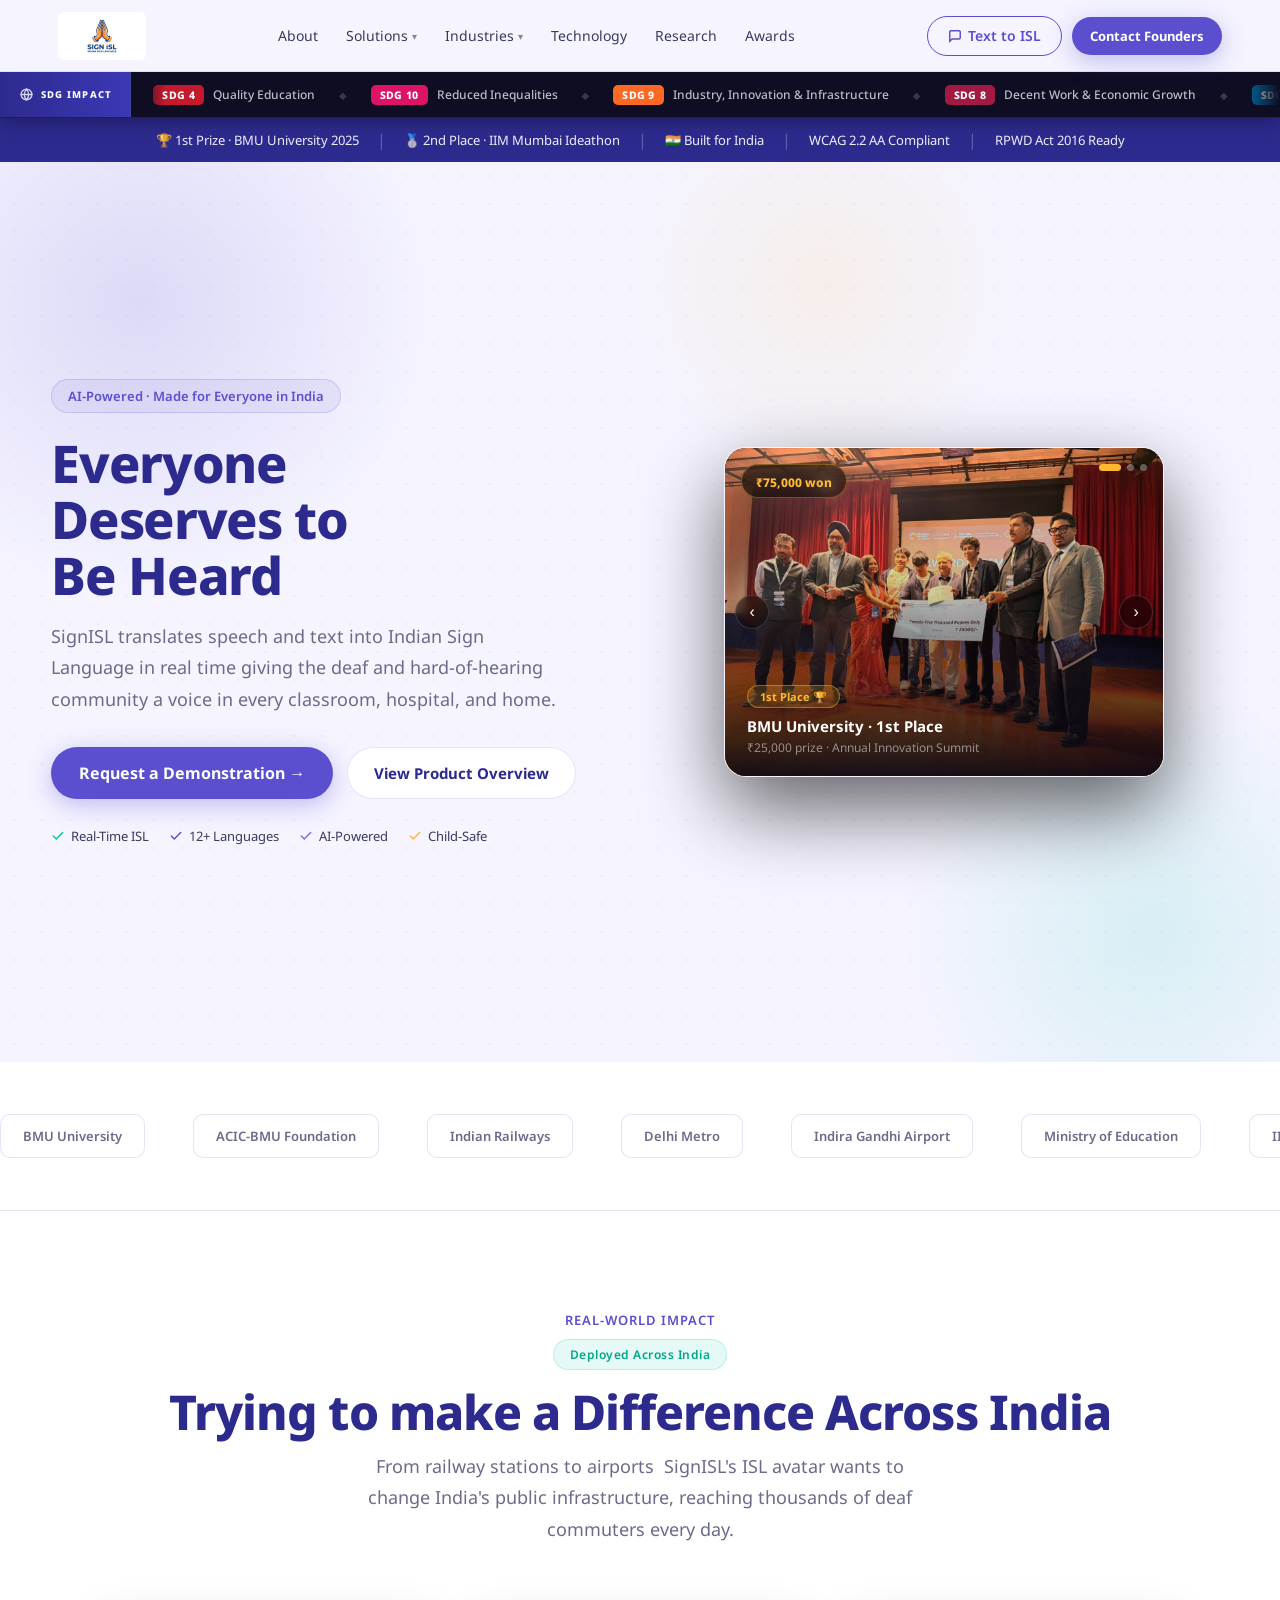
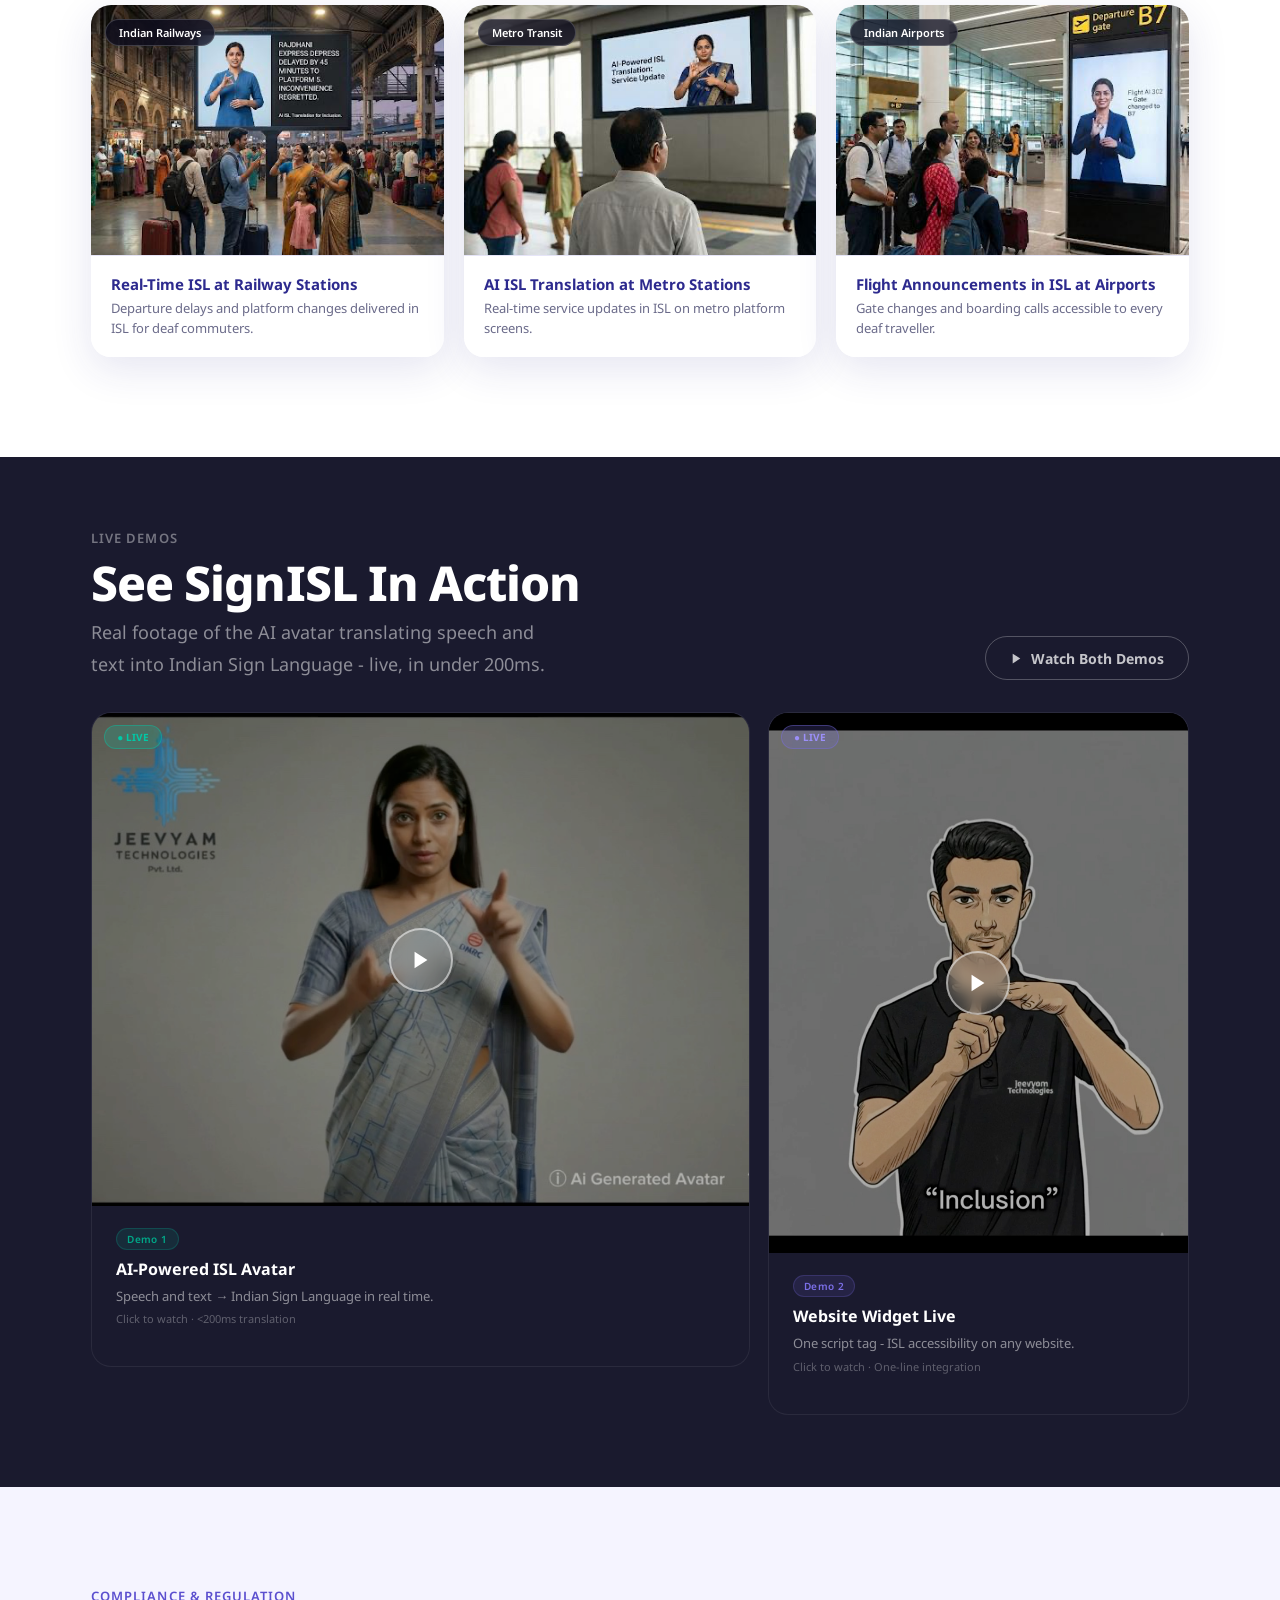
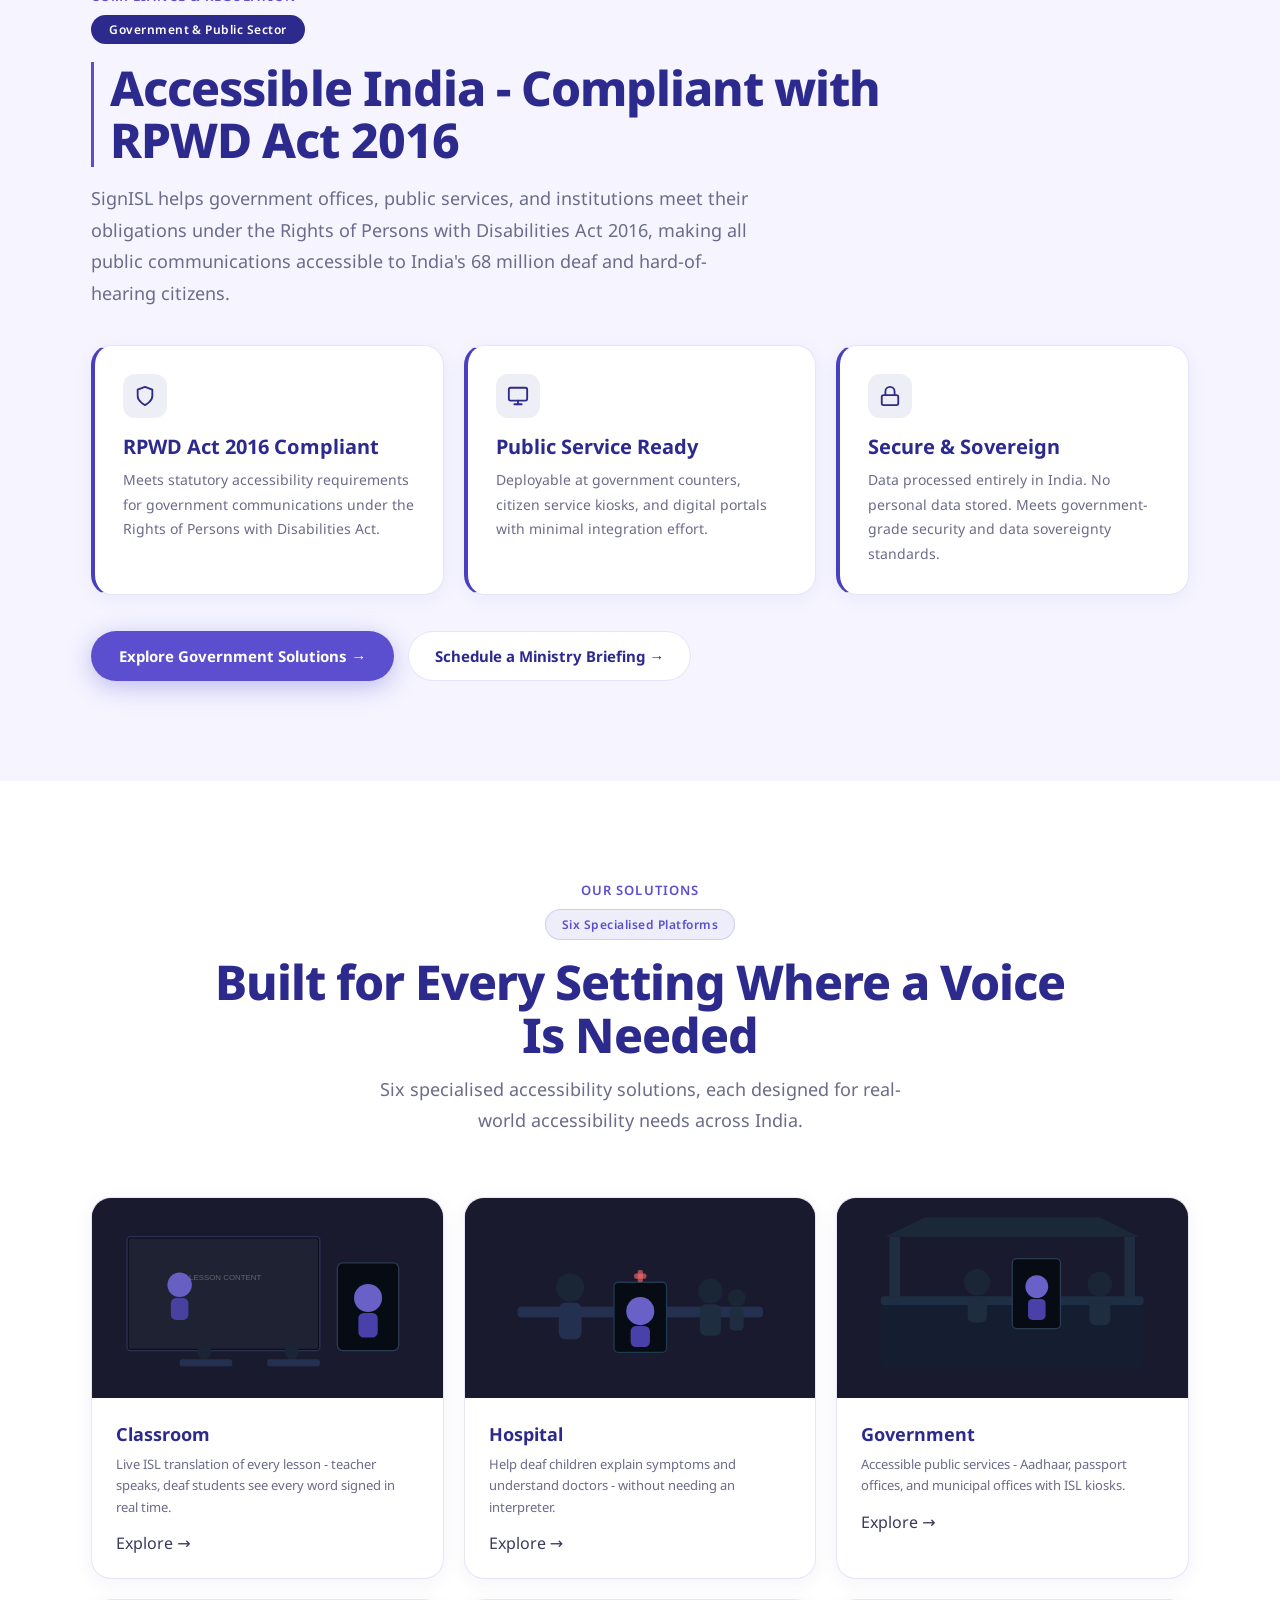
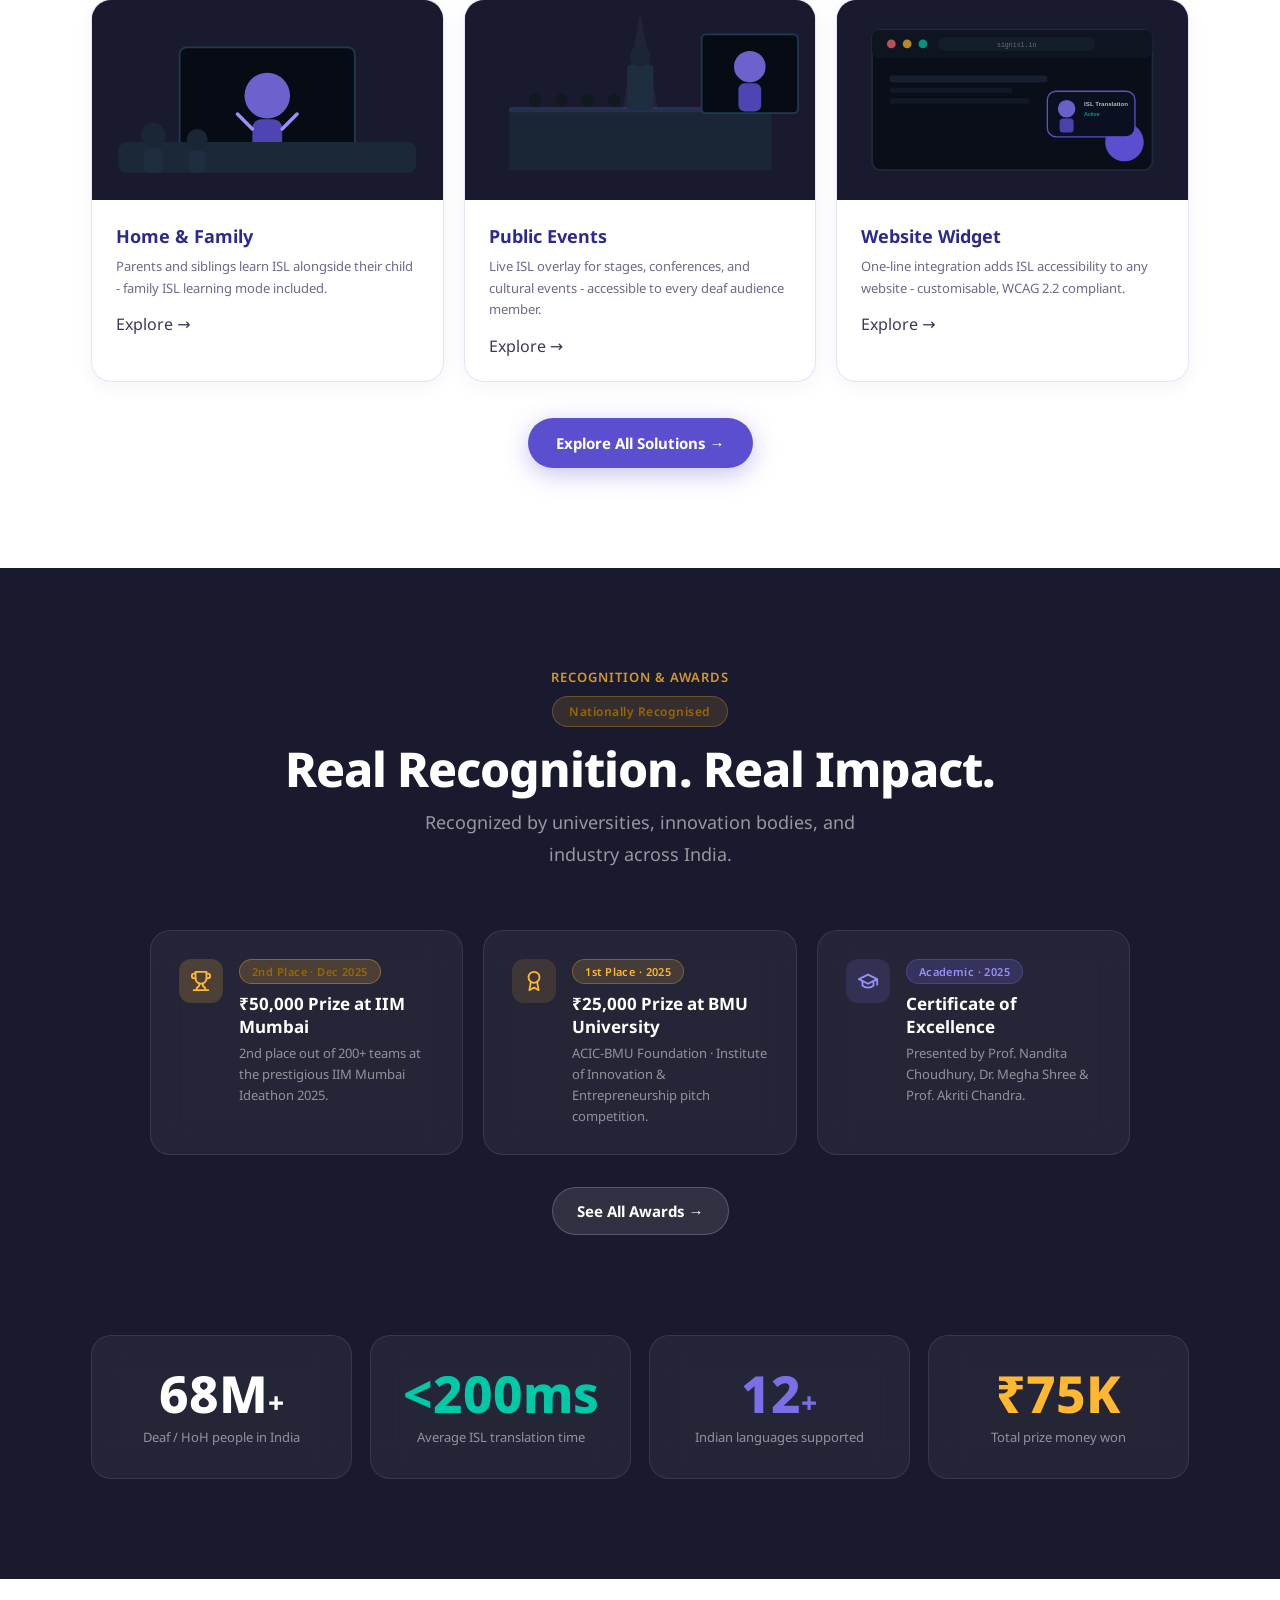
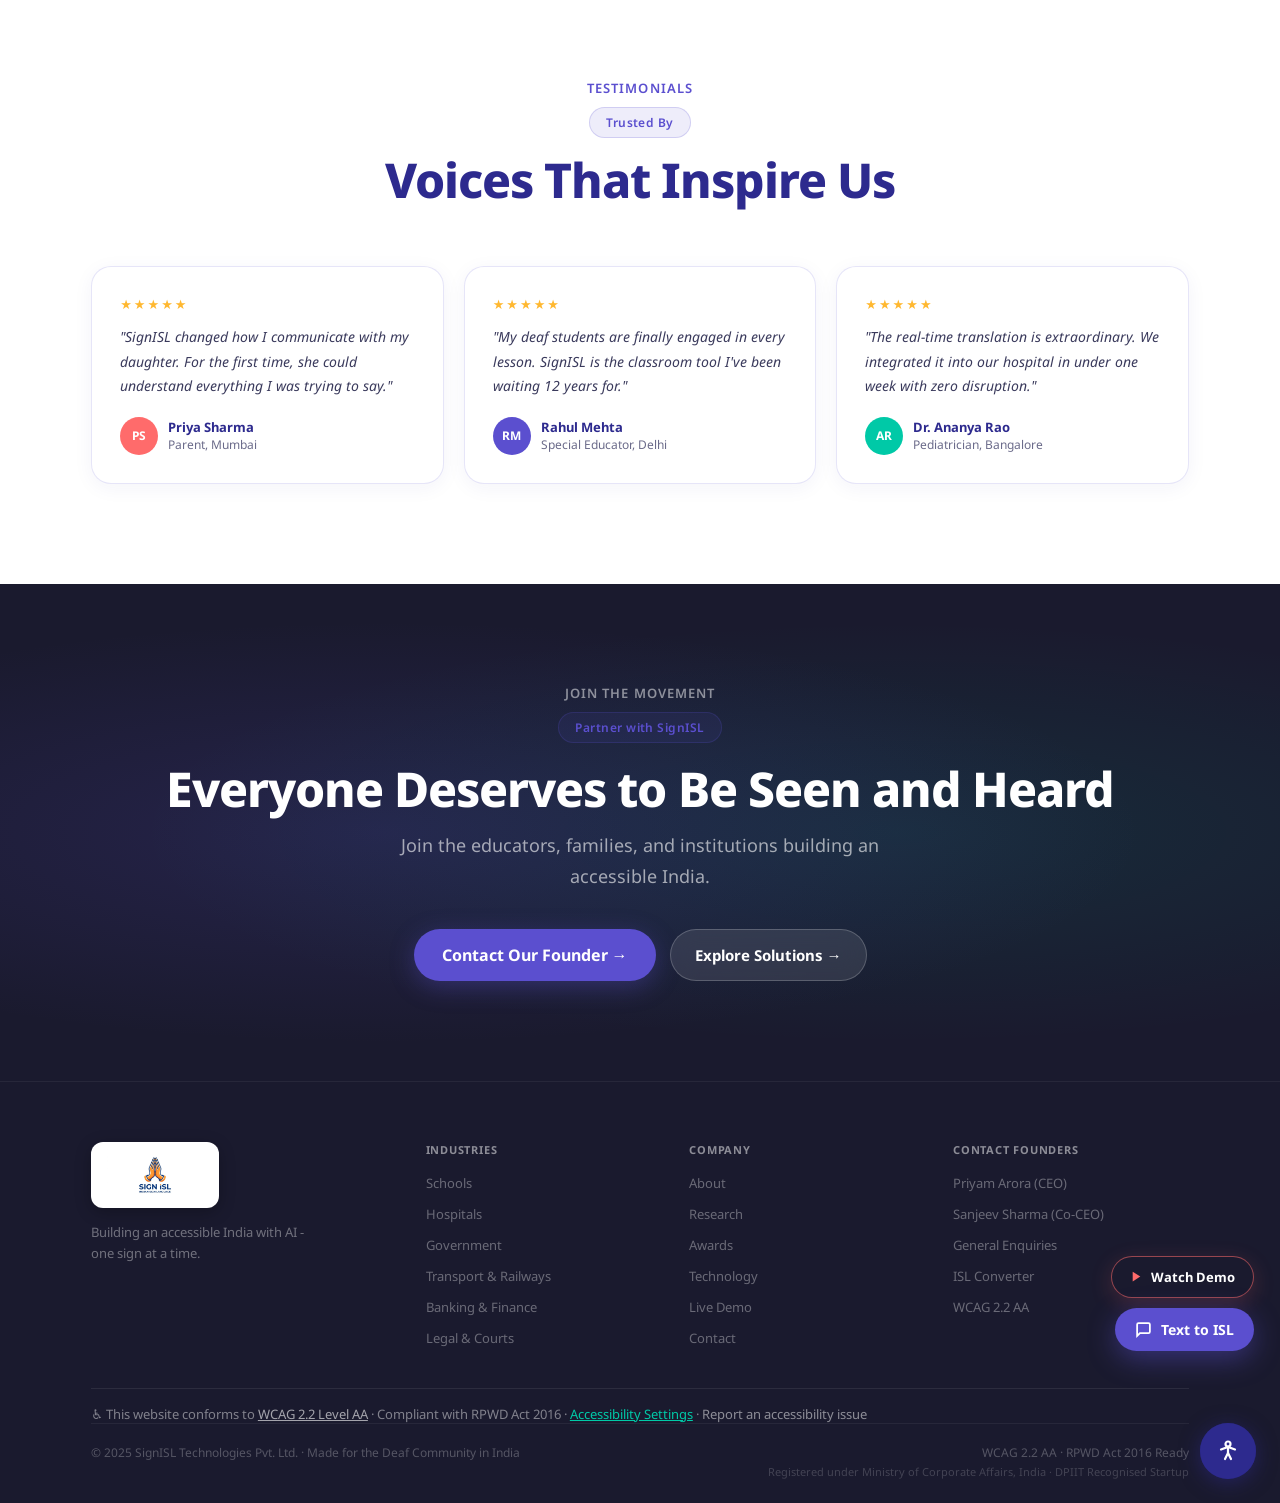
==== commit 4031d9ec: "Fix video black boxes, captions, a11y, and content errors Videos: - Add video-demo-1.jpg and video-d" ====
--- a/index.html
+++ b/index.html
@@ -149,8 +149,8 @@
 
 <!-- ═══ LOGO STRIP ═══ -->
 <section class="section-white" style="padding:32px 0;border-bottom:1px solid var(--cb);">
-  <div class="marquee-wrap">
-    <div class="marquee-track">
+  <div class="marquee-wrap" aria-label="Partners and institutions" role="region">
+    <div class="marquee-track" aria-hidden="true">
       <span class="logo-chip">BMU University</span><span class="logo-chip">ACIC-BMU Foundation</span>
       <span class="logo-chip">Indian Railways</span><span class="logo-chip">Delhi Metro</span>
       <span class="logo-chip">Indira Gandhi Airport</span><span class="logo-chip">Ministry of Education</span>
@@ -226,18 +226,31 @@
       <button onclick="openVideoDemo()" style="background:transparent;border:1.5px solid rgba(255,255,255,.25);color:rgba(255,255,255,.75);border-radius:999px;padding:0 24px;height:44px;font-family:var(--fn);font-weight:700;font-size:14px;cursor:pointer;display:inline-flex;align-items:center;gap:8px;white-space:nowrap;transition:all .25s;flex-shrink:0;" onmouseover="this.style.borderColor='rgba(255,255,255,.6)';this.style.color='#fff'" onmouseout="this.style.borderColor='rgba(255,255,255,.25)';this.style.color='rgba(255,255,255,.75)'"><svg width="13" height="13" viewBox="0 0 24 24" fill="currentColor"><polygon points="5 3 19 12 5 21 5 3"/></svg>Watch Both Demos</button>
     </div>
 
-    <div style="display:flex;flex-wrap:wrap;gap:18px;">
-
-      <!-- Video 1 -->
-      <div class="video-card" style="flex:1;min-width:min(100%,340px);cursor:pointer;" onclick="openVideoDemo()">
-        <div style="background:linear-gradient(135deg,#0A0A18,#1A1A2E);position:relative;min-height:200px;display:flex;align-items:center;justify-content:center;">
-          <video style="width:100%;display:block;pointer-events:none;max-height:240px;object-fit:cover;" preload="metadata"><source src="video-demo-1.mp4" type="video/mp4"></video>
-          <div style="position:absolute;inset:0;display:flex;align-items:center;justify-content:center;background:rgba(0,0,0,.3);">
+    <div style="display:flex;flex-wrap:wrap;gap:18px;align-items:flex-start;">
+
+      <!-- Video 1 — landscape 768×576 (4:3) -->
+      <div class="video-card" style="flex:3 1 55%;min-width:min(100%,300px);cursor:pointer;"
+           role="button" tabindex="0"
+           aria-label="Watch Demo 1: AI-Powered ISL Avatar — opens video player"
+           onclick="openVideoDemo()"
+           onkeydown="if(event.key==='Enter'||event.key===' '){event.preventDefault();openVideoDemo()}">
+        <div style="background:#0A0A18;position:relative;overflow:hidden;">
+          <video id="v1-thumb" poster="video-demo-1.jpg"
+                 style="width:100%;display:block;pointer-events:none;aspect-ratio:4/3;object-fit:cover;"
+                 preload="metadata" playsinline muted
+                 onerror="document.getElementById('v1-err').style.display='flex'">
+            <source src="video-demo-1.mp4" type="video/mp4">
+            <track kind="captions" srclang="en" label="English" default src="video-demo-1.vtt">
+          </video>
+          <div id="v1-err" style="display:none;position:absolute;inset:0;align-items:center;justify-content:center;background:#0A0A18;z-index:3;">
+            <p style="color:rgba(255,255,255,.5);font-family:var(--fn);font-size:12px;text-align:center;padding:16px;">Unable to load<br><code style="font-size:11px;">video-demo-1.mp4</code></p>
+          </div>
+          <div style="position:absolute;inset:0;display:flex;align-items:center;justify-content:center;background:rgba(0,0,0,.3);z-index:2;">
             <div style="width:64px;height:64px;border-radius:50%;background:rgba(255,255,255,.15);border:2px solid rgba(255,255,255,.5);display:flex;align-items:center;justify-content:center;backdrop-filter:blur(8px);transition:transform .2s,background .2s;" onmouseover="this.style.background='rgba(91,79,207,.5)';this.style.transform='scale(1.1)'" onmouseout="this.style.background='rgba(255,255,255,.15)';this.style.transform='scale(1)'">
-              <svg width="22" height="22" viewBox="0 0 24 24" fill="#fff"><polygon points="5 3 19 12 5 21 5 3"/></svg>
+              <svg width="22" height="22" viewBox="0 0 24 24" fill="#fff" aria-hidden="true"><polygon points="5 3 19 12 5 21 5 3"/></svg>
             </div>
           </div>
-          <div style="position:absolute;top:12px;left:12px;background:rgba(0,201,167,.2);border:1px solid rgba(0,201,167,.4);border-radius:999px;padding:4px 12px;font-family:var(--fn);font-size:10px;font-weight:700;color:#00C9A7;">● LIVE</div>
+          <div style="position:absolute;top:12px;left:12px;background:rgba(0,201,167,.2);border:1px solid rgba(0,201,167,.4);border-radius:999px;padding:4px 12px;font-family:var(--fn);font-size:10px;font-weight:700;color:#00C9A7;z-index:2;" aria-hidden="true">● LIVE</div>
         </div>
         <div class="video-body">
           <div style="display:flex;align-items:center;gap:8px;margin-bottom:8px;"><span class="badge badge-t" style="font-size:10px;padding:3px 10px;">Demo 1</span></div>
@@ -247,16 +260,29 @@
         </div>
       </div>
 
-      <!-- Video 2 -->
-      <div class="video-card" style="flex:1;min-width:min(100%,340px);cursor:pointer;" onclick="openVideoDemo()">
-        <div style="background:linear-gradient(135deg,#0A0A18,#1A1A2E);position:relative;min-height:200px;display:flex;align-items:center;justify-content:center;">
-          <video style="width:100%;display:block;pointer-events:none;max-height:240px;object-fit:cover;" preload="metadata"><source src="video-demo-2.mp4" type="video/mp4"></video>
-          <div style="position:absolute;inset:0;display:flex;align-items:center;justify-content:center;background:rgba(0,0,0,.3);">
+      <!-- Video 2 — portrait 720×928 -->
+      <div class="video-card" style="flex:2 1 35%;min-width:min(100%,260px);cursor:pointer;"
+           role="button" tabindex="0"
+           aria-label="Watch Demo 2: Website Widget Integration — opens video player"
+           onclick="openVideoDemo()"
+           onkeydown="if(event.key==='Enter'||event.key===' '){event.preventDefault();openVideoDemo()}">
+        <div style="background:#0A0A18;position:relative;overflow:hidden;">
+          <video id="v2-thumb" poster="video-demo-2.jpg"
+                 style="width:100%;display:block;pointer-events:none;aspect-ratio:720/928;object-fit:contain;"
+                 preload="metadata" playsinline muted
+                 onerror="document.getElementById('v2-err').style.display='flex'">
+            <source src="video-demo-2.mp4" type="video/mp4">
+            <track kind="captions" srclang="en" label="English" default src="video-demo-2.vtt">
+          </video>
+          <div id="v2-err" style="display:none;position:absolute;inset:0;align-items:center;justify-content:center;background:#0A0A18;z-index:3;">
+            <p style="color:rgba(255,255,255,.5);font-family:var(--fn);font-size:12px;text-align:center;padding:16px;">Unable to load<br><code style="font-size:11px;">video-demo-2.mp4</code></p>
+          </div>
+          <div style="position:absolute;inset:0;display:flex;align-items:center;justify-content:center;background:rgba(0,0,0,.3);z-index:2;">
             <div style="width:64px;height:64px;border-radius:50%;background:rgba(255,255,255,.15);border:2px solid rgba(255,255,255,.5);display:flex;align-items:center;justify-content:center;backdrop-filter:blur(8px);transition:transform .2s,background .2s;" onmouseover="this.style.background='rgba(123,111,232,.5)';this.style.transform='scale(1.1)'" onmouseout="this.style.background='rgba(255,255,255,.15)';this.style.transform='scale(1)'">
-              <svg width="22" height="22" viewBox="0 0 24 24" fill="#fff"><polygon points="5 3 19 12 5 21 5 3"/></svg>
+              <svg width="22" height="22" viewBox="0 0 24 24" fill="#fff" aria-hidden="true"><polygon points="5 3 19 12 5 21 5 3"/></svg>
             </div>
           </div>
-          <div style="position:absolute;top:12px;left:12px;background:rgba(123,111,232,.2);border:1px solid rgba(123,111,232,.4);border-radius:999px;padding:4px 12px;font-family:var(--fn);font-size:10px;font-weight:700;color:#9B8FF8;">● LIVE</div>
+          <div style="position:absolute;top:12px;left:12px;background:rgba(123,111,232,.2);border:1px solid rgba(123,111,232,.4);border-radius:999px;padding:4px 12px;font-family:var(--fn);font-size:10px;font-weight:700;color:#9B8FF8;z-index:2;" aria-hidden="true">● LIVE</div>
         </div>
         <div class="video-body">
           <div style="display:flex;align-items:center;gap:8px;margin-bottom:8px;"><span class="badge badge-p" style="font-size:10px;padding:3px 10px;">Demo 2</span></div>
@@ -325,7 +351,7 @@
       </a>
       <a href="hospital.html" class="card sol-card" style="text-decoration:none;">
         <div class="sol-img"><svg viewBox="0 0 400 200" xmlns="http://www.w3.org/2000/svg"><rect width="400" height="200" fill="#1A1A2E"/><rect x="60" y="110" width="280" height="12" rx="4" fill="#243050"/><circle cx="120" cy="88" r="16" fill="#1A2535"/><rect x="107" y="105" width="26" height="42" rx="8" fill="#243050"/><circle cx="280" cy="92" r="14" fill="#1A2535"/><rect x="268" y="107" width="24" height="36" rx="7" fill="#1E2E40"/><circle cx="310" cy="100" r="10" fill="#1A2535"/><rect x="302" y="111" width="16" height="26" rx="5" fill="#1E2E40"/><rect x="170" y="82" width="60" height="80" rx="5" fill="#070C14" stroke="#1E3A50" stroke-width="1.5"/><circle cx="200" cy="115" r="16" fill="#7B6FE8" opacity=".85"/><rect x="189" y="132" width="22" height="24" rx="6" fill="#5B4FCF" opacity=".8"/><rect x="197" y="68" width="6" height="14" rx="2" fill="#FF6B6B" opacity=".6"/><rect x="193" y="72" width="14" height="6" rx="2" fill="#FF6B6B" opacity=".6"/></svg></div>
-        <div class="sol-body"><h3>Hospital</h3><p>Help deaf individualren explain symptoms and understand doctors - without needing an interpreter.</p><span>Explore →</span></div>
+        <div class="sol-body"><h3>Hospital</h3><p>Help deaf children explain symptoms and understand doctors - without needing an interpreter.</p><span>Explore →</span></div>
       </a>
       <a href="government.html" class="card sol-card" style="text-decoration:none;">
         <div class="sol-img"><svg viewBox="0 0 400 200" xmlns="http://www.w3.org/2000/svg"><rect width="400" height="200" fill="#1A1A2E"/><rect x="50" y="100" width="300" height="80" rx="6" fill="#141E30"/><rect x="50" y="98" width="300" height="10" rx="4" fill="#1E2E44"/><circle cx="160" cy="82" r="15" fill="#1A2535"/><rect x="149" y="98" width="22" height="30" rx="7" fill="#1E2E40"/><rect x="200" y="55" width="55" height="80" rx="5" fill="#070C14" stroke="#2A3A50" stroke-width="1.5"/><circle cx="228" cy="87" r="13" fill="#7B6FE8" opacity=".85"/><rect x="218" y="101" width="20" height="24" rx="5" fill="#5B4FCF" opacity=".8"/><circle cx="300" cy="84" r="14" fill="#1A2535"/><rect x="288" y="99" width="24" height="32" rx="7" fill="#1E2E40"/><rect x="60" y="30" width="12" height="70" fill="#1E2E40"/><rect x="328" y="30" width="12" height="70" fill="#1E2E40"/><polygon points="55,30 345,30 300,8 100,8" fill="#1A2838"/></svg></div>
--- a/shared.css
+++ b/shared.css
@@ -502,3 +502,10 @@
   .hamburger{display:flex}
   .s-prev{left:-12px}.s-next{right:-12px}
 }
+
+/* ─── REDUCED MOTION (WCAG 2.1 2.3.3) ─── */
+@media (prefers-reduced-motion: reduce) {
+  *, *::before, *::after { animation-duration: 0.01ms !important; animation-iteration-count: 1 !important; transition-duration: 0.01ms !important; }
+  body { animation: none; opacity: 1; }
+  .marquee-track, .sdg-ticker-track { animation: none; }
+}
